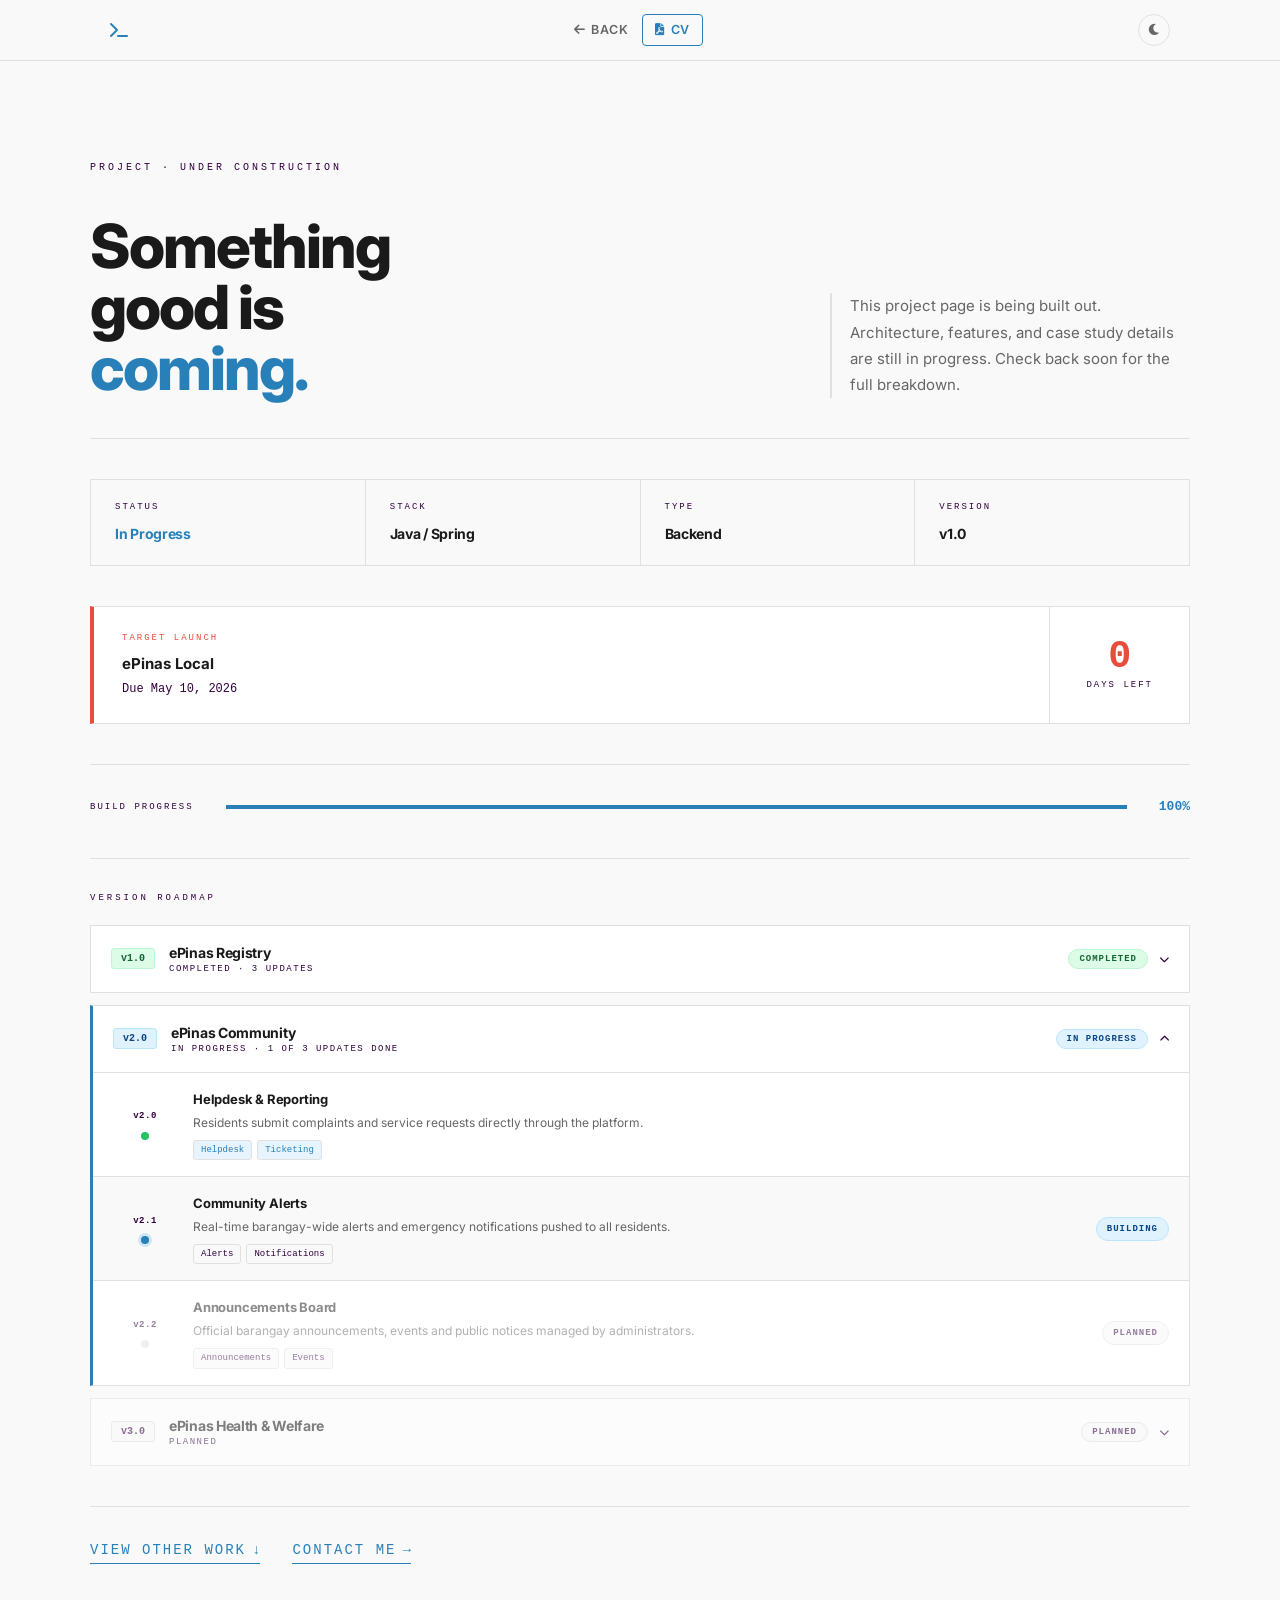
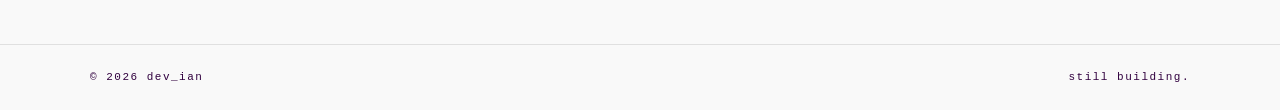
==== epinas.html @ ec234312 "Refactor CSS and add version timeline feature Removed commented sections from CSS and added version " ====
<!DOCTYPE html>
<html lang="en">
<head>
<meta charset="UTF-8">
<meta name="viewport" content="width=device-width,initial-scale=1.0">
<title>Coming Soon — dev_ian</title>
<link rel="stylesheet" href="style.css">
<link rel="stylesheet" href="https://cdnjs.cloudflare.com/ajax/libs/font-awesome/6.0.0/css/all.min.css">
<link href="https://fonts.googleapis.com/css2?family=Inter:wght@300;400;500;700;800&display=swap" rel="stylesheet">

<style>
.cs-page {
    min-height: 100vh;
    display: flex;
    flex-direction: column;
}

.cs-main {
    flex: 1;
    padding-top: 60px;
    display: flex;
    align-items: center;
}

.cs-wrap {
    padding: 80px 0 80px;
    width: 100%;
}

.cs-eyebrow {
    font-family: var(--font-mono);
    font-size: 10px;
    letter-spacing: 3px;
    text-transform: uppercase;
    color: var(--text-faint);
    margin-bottom: 40px;
    margin-top: 20px;
}

.cs-header {
    display: flex;
    justify-content: space-between;
    align-items: flex-start;
    gap: 40px;
    padding-bottom: 40px;
    border-bottom: 1px solid var(--border-light);
    flex-wrap: wrap;
}

.cs-title {
    font-size: clamp(2.4rem, 6vw, 3.8rem);
    font-weight: 800;
    line-height: 1;
    letter-spacing: -2px;
    color: var(--text-main);
}

.cs-title em {
    font-style: normal;
    color: var(--accent);
}

.cs-sub {
    font-size: 15px;
    line-height: 1.75;
    color: var(--text-muted);
    max-width: 360px;
    border-left: 2px solid var(--border-light);
    padding-left: 18px;
    flex-shrink: 0;
    align-self: flex-end;
}

.cs-meta {
    display: grid;
    grid-template-columns: repeat(4, 1fr);
    border-top: 1px solid var(--border-light);
    border-left: 1px solid var(--border-light);
    margin-top: 40px;
}

.cs-meta-cell {
    padding: 20px 24px;
    border-right: 1px solid var(--border-light);
    border-bottom: 1px solid var(--border-light);
}

.cs-meta-label {
    font-family: var(--font-mono);
    font-size: 9px;
    letter-spacing: 2px;
    text-transform: uppercase;
    color: var(--text-faint);
    margin-bottom: 8px;
}

.cs-meta-value {
    font-size: 14px;
    font-weight: 700;
    color: var(--text-main);
    letter-spacing: -0.3px;
}

.cs-meta-value.accent { color: var(--accent); }

.cs-deadline {
    display: flex;
    align-items: stretch;
    border: 1px solid var(--border-light);
    border-left: 4px solid var(--accent);
    margin-top: 40px;
    background: var(--bg-card);
}

.cs-deadline-main {
    flex: 1;
    padding: 24px 28px;
    border-right: 1px solid var(--border-light);
}

.cs-deadline-label {
    font-family: var(--font-mono);
    font-size: 9px;
    letter-spacing: 2px;
    text-transform: uppercase;
    color: var(--accent);
    margin-bottom: 6px;
}

.cs-deadline-name {
    font-size: 15px;
    font-weight: 700;
    color: var(--text-main);
    margin-bottom: 4px;
}

.cs-deadline-date {
    font-family: var(--font-mono);
    font-size: 12px;
    color: var(--text-faint);
}

.cs-deadline-count {
    display: flex;
    flex-direction: column;
    align-items: center;
    justify-content: center;
    padding: 24px 36px;
    gap: 2px;
}

.cs-days-num {
    font-family: var(--font-mono);
    font-size: 2.4rem;
    font-weight: 800;
    color: var(--accent);
    line-height: 1;
}

.cs-days-label {
    font-family: var(--font-mono);
    font-size: 9px;
    letter-spacing: 2px;
    text-transform: uppercase;
    color: var(--text-faint);
}

.cs-deadline.urgent { border-left-color: #e67e22; }
.cs-deadline.urgent .cs-deadline-label,
.cs-deadline.urgent .cs-days-num { color: #e67e22; }
.cs-deadline.overdue { border-left-color: #e74c3c; }
.cs-deadline.overdue .cs-deadline-label,
.cs-deadline.overdue .cs-days-num { color: #e74c3c; }

.cs-progress {
    margin-top: 40px;
    padding-top: 32px;
    border-top: 1px solid var(--border-light);
    display: flex;
    align-items: center;
    gap: 32px;
}

.cs-progress-label {
    font-family: var(--font-mono);
    font-size: 9px;
    letter-spacing: 2px;
    text-transform: uppercase;
    color: var(--text-faint);
    white-space: nowrap;
}

.cs-bar-wrap {
    flex: 1;
    height: 4px;
    background: var(--border-light);
    overflow: hidden;
}

.cs-bar-fill {
    height: 100%;
    background: var(--accent);
    transition: width 1s ease;
}

.cs-progress-pct {
    font-family: var(--font-mono);
    font-size: 13px;
    font-weight: 700;
    color: var(--accent);
    white-space: nowrap;
}

.cs-cta {
    display: flex;
    gap: 32px;
    margin-top: 40px;
    padding-top: 32px;
    border-top: 1px solid var(--border-light);
    flex-wrap: wrap;
}

/* =========================================
   VERSION TIMELINE
   ========================================= */
.cs-versions {
    margin-top: 40px;
    padding-top: 32px;
    border-top: 1px solid var(--border-light);
}

.cs-versions-eyebrow {
    font-family: var(--font-mono);
    font-size: 9px;
    letter-spacing: 3px;
    text-transform: uppercase;
    color: var(--text-faint);
    margin-bottom: 20px;
}

.cv-major {
    border: 1px solid var(--border-light);
    margin-bottom: 12px;
    background: var(--bg-card);
    overflow: hidden;
}

.cv-major-current { border-left: 3px solid var(--accent); }
.cv-major-planned { opacity: 0.55; }

.cv-major-header {
    width: 100%;
    display: flex;
    justify-content: space-between;
    align-items: center;
    padding: 18px 20px;
    background: none;
    border: none;
    cursor: pointer;
    font-family: var(--font-family);
    color: var(--text-main);
    gap: 16px;
    transition: background-color 0.2s;
}

.cv-major-header:hover { background-color: var(--bg-body); }

.cv-major-left {
    display: flex;
    align-items: center;
    gap: 14px;
    text-align: left;
}

.cv-major-right {
    display: flex;
    align-items: center;
    gap: 12px;
    flex-shrink: 0;
}

.cv-major-name {
    font-size: 14px;
    font-weight: 700;
    color: var(--text-main);
    letter-spacing: -0.3px;
}

.cv-major-label {
    font-family: var(--font-mono);
    font-size: 9px;
    letter-spacing: 1.5px;
    text-transform: uppercase;
    color: var(--text-faint);
    margin-top: 3px;
}

.cv-major-badge {
    font-family: var(--font-mono);
    font-size: 10px;
    font-weight: 700;
    padding: 4px 9px;
    border-radius: 3px;
    border: 1px solid var(--border-light);
    white-space: nowrap;
    flex-shrink: 0;
}

.cv-badge-done { background:#dcfce7; color:#166534; border-color:#bbf7d0; }
.cv-badge-current { background:#e0f2fe; color:#094683; border-color:#bae6fd; }
.cv-badge-planned { background:var(--bg-body); color:var(--text-faint); }

[data-theme="dark"] .cv-badge-done { background:#052e16; color:#86efac; border-color:#166534; }
[data-theme="dark"] .cv-badge-current { background:#0c2340; color:#7dd3fc; border-color:#185fa5; }

.cv-status-done {
    font-family: var(--font-mono);
    font-size: 9px;
    font-weight: 700;
    letter-spacing: 1px;
    text-transform: uppercase;
    padding: 4px 10px;
    border-radius: 20px;
    background: #dcfce7;
    color: #166534;
    border: 1px solid #bbf7d0;
    white-space: nowrap;
}

.cv-status-current {
    font-family: var(--font-mono);
    font-size: 9px;
    font-weight: 700;
    letter-spacing: 1px;
    text-transform: uppercase;
    padding: 4px 10px;
    border-radius: 20px;
    background: #e0f2fe;
    color: #094683;
    border: 1px solid #bae6fd;
    white-space: nowrap;
}

.cv-pill-planned {
    font-family: var(--font-mono);
    font-size: 9px;
    font-weight: 700;
    letter-spacing: 1px;
    text-transform: uppercase;
    padding: 4px 10px;
    border-radius: 20px;
    background: var(--bg-body);
    color: var(--text-faint);
    border: 1px solid var(--border-light);
    white-space: nowrap;
}

[data-theme="dark"] .cv-status-done { background:#052e16; color:#86efac; border-color:#166534; }
[data-theme="dark"] .cv-status-current { background:#0c2340; color:#7dd3fc; border-color:#185fa5; }

.cv-chevron {
    font-size: 10px;
    color: var(--text-faint);
    transition: transform 0.3s ease;
    flex-shrink: 0;
}

.cv-major.cv-open .cv-chevron { transform: rotate(180deg); }

.cv-minor-list {
    border-top: 1px solid var(--border-light);
    max-height: 800px;
    overflow: hidden;
    transition: max-height 0.4s ease;
}

.cv-minor-list.cv-collapsed {
    max-height: 0;
    border-top: none;
}

.cv-minor {
    display: grid;
    grid-template-columns: 64px 1fr auto;
    gap: 16px;
    align-items: center;
    padding: 16px 20px;
    border-bottom: 1px solid var(--border-light);
    text-decoration: none;
    color: inherit;
    position: relative;
    transition: background-color 0.2s;
}

.cv-minor:last-child { border-bottom: none; }

.cv-minor-done { cursor: pointer; }
.cv-minor-done:hover { background-color: var(--bg-body); }
.cv-minor-done:hover .cv-minor-name { color: var(--accent); }
.cv-minor-done:hover .cv-arrow { opacity: 1; transform: translate(2px,-2px); }

.cv-minor-active { cursor: default; background-color: var(--bg-body); }
.cv-minor-planned { cursor: default; opacity: 0.5; }

.cv-minor-left {
    display: flex;
    flex-direction: column;
    align-items: center;
    gap: 8px;
}

.cv-minor-tag {
    font-family: var(--font-mono);
    font-size: 9px;
    font-weight: 700;
    letter-spacing: 0.5px;
    color: var(--text-faint);
    white-space: nowrap;
}

.cv-minor-dot {
    width: 8px;
    height: 8px;
    border-radius: 50%;
    flex-shrink: 0;
}

.cv-dot-done { background: #22c55e; }
.cv-dot-active {
    background: var(--accent);
    box-shadow: 0 0 0 3px rgba(52,152,219,0.2);
    animation: pulse 2s infinite;
}
.cv-dot-planned { background: var(--border-light); }

.cv-minor-info { display: flex; flex-direction: column; gap: 4px; }

.cv-minor-name {
    font-size: 13px;
    font-weight: 700;
    color: var(--text-main);
    letter-spacing: -0.2px;
    transition: color 0.2s;
}

.cv-minor-desc {
    font-size: 12px;
    color: var(--text-muted);
    line-height: 1.5;
}

.cv-minor-chips {
    display: flex;
    flex-wrap: wrap;
    gap: 5px;
    margin-top: 4px;
}

.cv-chip {
    font-family: var(--font-mono);
    font-size: 9px;
    padding: 2px 7px;
    border-radius: 3px;
    background: var(--bg-body);
    color: var(--text-faint);
    border: 1px solid var(--border-light);
}

.cv-minor-done .cv-chip {
    background: var(--tag-bg);
    color: var(--accent);
}

.cv-arrow {
    font-size: 14px;
    color: var(--accent);
    opacity: 0;
    flex-shrink: 0;
    transition: all 0.2s ease;
}

/* =========================================
   MOBILE
   ========================================= */
@media (max-width: 768px) {
    .cs-wrap { padding: 48px 0 60px; }
    .container { padding: 0 20px; }

    .cs-header { flex-direction: column; gap: 24px; }

    .cs-sub {
        max-width: 100%;
        align-self: flex-start;
        font-size: 14px;
    }

    .cs-meta { grid-template-columns: 1fr 1fr; }
    .cs-meta-cell { padding: 16px 18px; }

    .cs-deadline { flex-direction: column; }

    .cs-deadline-main {
        border-right: none;
        border-bottom: 1px solid var(--border-light);
        padding: 20px;
    }

    .cs-deadline-count {
        flex-direction: row;
        justify-content: flex-start;
        align-items: baseline;
        padding: 16px 20px;
        gap: 10px;
    }

    .cs-days-num { font-size: 1.8rem; }

    .cs-progress {
        flex-wrap: nowrap;
        gap: 12px;
        align-items: center;
    }

    .cs-progress-label { font-size: 8px; }
    .cs-progress-pct { font-size: 12px; flex-shrink: 0; }
    .cs-bar-wrap { flex: 1; min-width: 0; }

    .cs-cta { gap: 20px; flex-direction: column; }
    .cta-link { font-size: 11px; }

    .cv-minor {
        grid-template-columns: 48px 1fr;
        gap: 12px;
        padding: 14px 16px;
    }

    .cv-arrow { display: none; }
    .cv-pill-planned { display: none; }

    .cv-minor-done::after {
        content: '↗';
        position: absolute;
        top: 14px;
        right: 16px;
        font-size: 12px;
        color: var(--accent);
        opacity: 0.5;
    }

    .cv-major-right .cv-status-done,
    .cv-major-right .cv-status-current,
    .cv-major-right .cv-pill-planned { display: none; }
}

@media (max-width: 480px) {
    .cs-title { font-size: clamp(2rem, 12vw, 2.8rem); letter-spacing: -1px; }
    .cs-eyebrow { font-size: 9px; }
    .cs-meta-cell { padding: 14px 16px; }
}
</style>
</head>

<body>

<header>
    <div class="container header-content">
        <a href="index.html" class="logo">
            <i class="fas fa-terminal"></i>
        </a>
        <nav id="mainNav">
            <ul>
                <li><a href="index.html"><i class="fas fa-arrow-left"></i> Back</a></li>
                <li>
                    <a href="Ian_Backend_Resume.pdf" target="_blank" class="nav-resume-btn">
                        <i class="fas fa-file-pdf"></i> CV
                    </a>
                </li>
            </ul>
        </nav>
        <button id="themeToggle" class="theme-toggle-btn">
            <i class="fas fa-moon" id="themeIcon"></i>
        </button>
    </div>
</header>

<div class="cs-page">
    <section class="cs-main">
        <div class="container cs-wrap">

            <div class="cs-eyebrow">Project · Under Construction</div>

            <div class="cs-header">
                <h1 class="cs-title">
                    Something<br>
                    good is<br>
                    <em>coming.</em>
                </h1>
                <p class="cs-sub">
                    This project page is being built out. Architecture,
                    features, and case study details are still in progress.
                    Check back soon for the full breakdown.
                </p>
            </div>

            <div class="cs-meta">
                <div class="cs-meta-cell">
                    <div class="cs-meta-label">Status</div>
                    <div class="cs-meta-value accent">In Progress</div>
                </div>
                <div class="cs-meta-cell">
                    <div class="cs-meta-label">Stack</div>
                    <div class="cs-meta-value">Java / Spring</div>
                </div>
                <div class="cs-meta-cell">
                    <div class="cs-meta-label">Type</div>
                    <div class="cs-meta-value">Backend</div>
                </div>
                <div class="cs-meta-cell">
                    <div class="cs-meta-label">Version</div>
                    <div class="cs-meta-value">v1.0</div>
                </div>
            </div>

            <div class="cs-deadline" id="csDeadline">
                <div class="cs-deadline-main">
                    <div class="cs-deadline-label">Target Launch</div>
                    <div class="cs-deadline-name" id="csName">Project Launch</div>
                    <div class="cs-deadline-date" id="csDate">Loading...</div>
                </div>
                <div class="cs-deadline-count">
                    <div class="cs-days-num" id="csDays">--</div>
                    <div class="cs-days-label">Days Left</div>
                </div>
            </div>

            <div class="cs-progress">
                <span class="cs-progress-label">Build Progress</span>
                <div class="cs-bar-wrap">
                    <div class="cs-bar-fill" id="csBarFill" style="width: 0%"></div>
                </div>
                <span class="cs-progress-pct" id="csPct">0%</span>
            </div>

            <!-- VERSION TIMELINE -->
            <div class="cs-versions">
                <div class="cs-versions-eyebrow">Version Roadmap</div>

                <!-- V1 — DONE -->
                <div class="cv-major cv-major-done">
                    <button class="cv-major-header" onclick="toggleMajor(this)">
                        <div class="cv-major-left">
                            <span class="cv-major-badge cv-badge-done">v1.0</span>
                            <div>
                                <div class="cv-major-name">ePinas Registry</div>
                                <div class="cv-major-label">Completed · 3 updates</div>
                            </div>
                        </div>
                        <div class="cv-major-right">
                            <span class="cv-status-done">Completed</span>
                            <i class="fas fa-chevron-down cv-chevron"></i>
                        </div>
                    </button>
                    <div class="cv-minor-list cv-collapsed">
                        <a href="project-template.html" class="cv-minor cv-minor-done">
                            <div class="cv-minor-left">
                                <span class="cv-minor-tag">v1.0</span>
                                <div class="cv-minor-dot cv-dot-done"></div>
                            </div>
                            <div class="cv-minor-info">
                                <div class="cv-minor-name">Initial Release</div>
                                <div class="cv-minor-desc">Resident registration, identity verification, secure auth, document requests and online payments.</div>
                                <div class="cv-minor-chips">
                                    <span class="cv-chip">Registration</span>
                                    <span class="cv-chip">Auth</span>
                                    <span class="cv-chip">Documents</span>
                                    <span class="cv-chip">Payments</span>
                                </div>
                            </div>
                            <span class="cv-arrow">↗</span>
                        </a>
                        <a href="project-v1-1.html" class="cv-minor cv-minor-done">
                            <div class="cv-minor-left">
                                <span class="cv-minor-tag">v1.1</span>
                                <div class="cv-minor-dot cv-dot-done"></div>
                            </div>
                            <div class="cv-minor-info">
                                <div class="cv-minor-name">Dashboard &amp; Profile</div>
                                <div class="cv-minor-desc">Resident dashboard, profile management, notification inbox and security settings.</div>
                                <div class="cv-minor-chips">
                                    <span class="cv-chip">Dashboard</span>
                                    <span class="cv-chip">Notifications</span>
                                </div>
                            </div>
                            <span class="cv-arrow">↗</span>
                        </a>
                        <a href="project-v1-2.html" class="cv-minor cv-minor-done">
                            <div class="cv-minor-left">
                                <span class="cv-minor-tag">v1.2</span>
                                <div class="cv-minor-dot cv-dot-done"></div>
                            </div>
                            <div class="cv-minor-info">
                                <div class="cv-minor-name">Admin Tools &amp; Audit</div>
                                <div class="cv-minor-desc">Resident directory, admin approval workflow improvements and full audit logging.</div>
                                <div class="cv-minor-chips">
                                    <span class="cv-chip">Admin</span>
                                    <span class="cv-chip">Audit Log</span>
                                    <span class="cv-chip">Directory</span>
                                </div>
                            </div>
                            <span class="cv-arrow">↗</span>
                        </a>
                    </div>
                </div>

                <!-- V2 — CURRENT -->
                <div class="cv-major cv-major-current">
                    <button class="cv-major-header" onclick="toggleMajor(this)">
                        <div class="cv-major-left">
                            <span class="cv-major-badge cv-badge-current">v2.0</span>
                            <div>
                                <div class="cv-major-name">ePinas Community</div>
                                <div class="cv-major-label">In Progress · 1 of 3 updates done</div>
                            </div>
                        </div>
                        <div class="cv-major-right">
                            <span class="cv-status-current">In Progress</span>
                            <i class="fas fa-chevron-down cv-chevron"></i>
                        </div>
                    </button>
                    <div class="cv-minor-list">
                        <a href="project-v2-0.html" class="cv-minor cv-minor-done">
                            <div class="cv-minor-left">
                                <span class="cv-minor-tag">v2.0</span>
                                <div class="cv-minor-dot cv-dot-done"></div>
                            </div>
                            <div class="cv-minor-info">
                                <div class="cv-minor-name">Helpdesk &amp; Reporting</div>
                                <div class="cv-minor-desc">Residents submit complaints and service requests directly through the platform.</div>
                                <div class="cv-minor-chips">
                                    <span class="cv-chip">Helpdesk</span>
                                    <span class="cv-chip">Ticketing</span>
                                </div>
                            </div>
                            <span class="cv-arrow">↗</span>
                        </a>
                        <div class="cv-minor cv-minor-active">
                            <div class="cv-minor-left">
                                <span class="cv-minor-tag">v2.1</span>
                                <div class="cv-minor-dot cv-dot-active"></div>
                            </div>
                            <div class="cv-minor-info">
                                <div class="cv-minor-name">Community Alerts</div>
                                <div class="cv-minor-desc">Real-time barangay-wide alerts and emergency notifications pushed to all residents.</div>
                                <div class="cv-minor-chips">
                                    <span class="cv-chip">Alerts</span>
                                    <span class="cv-chip">Notifications</span>
                                </div>
                            </div>
                            <span class="cv-status-current" style="font-size:9px;">Building</span>
                        </div>
                        <div class="cv-minor cv-minor-planned">
                            <div class="cv-minor-left">
                                <span class="cv-minor-tag">v2.2</span>
                                <div class="cv-minor-dot cv-dot-planned"></div>
                            </div>
                            <div class="cv-minor-info">
                                <div class="cv-minor-name">Announcements Board</div>
                                <div class="cv-minor-desc">Official barangay announcements, events and public notices managed by administrators.</div>
                                <div class="cv-minor-chips">
                                    <span class="cv-chip">Announcements</span>
                                    <span class="cv-chip">Events</span>
                                </div>
                            </div>
                            <span class="cv-pill-planned">Planned</span>
                        </div>
                    </div>
                </div>

                <!-- V3 — PLANNED -->
                <div class="cv-major cv-major-planned">
                    <button class="cv-major-header" onclick="toggleMajor(this)">
                        <div class="cv-major-left">
                            <span class="cv-major-badge cv-badge-planned">v3.0</span>
                            <div>
                                <div class="cv-major-name">ePinas Health &amp; Welfare</div>
                                <div class="cv-major-label">Planned</div>
                            </div>
                        </div>
                        <div class="cv-major-right">
                            <span class="cv-pill-planned">Planned</span>
                            <i class="fas fa-chevron-down cv-chevron"></i>
                        </div>
                    </button>
                    <div class="cv-minor-list cv-collapsed">
                        <div class="cv-minor cv-minor-planned">
                            <div class="cv-minor-left">
                                <span class="cv-minor-tag">v3.0</span>
                                <div class="cv-minor-dot cv-dot-planned"></div>
                            </div>
                            <div class="cv-minor-info">
                                <div class="cv-minor-name">Health Records</div>
                                <div class="cv-minor-desc">Barangay health records management and health worker tools.</div>
                                <div class="cv-minor-chips">
                                    <span class="cv-chip">Health</span>
                                    <span class="cv-chip">Records</span>
                                </div>
                            </div>
                            <span class="cv-pill-planned">Planned</span>
                        </div>
                        <div class="cv-minor cv-minor-planned">
                            <div class="cv-minor-left">
                                <span class="cv-minor-tag">v3.1</span>
                                <div class="cv-minor-dot cv-dot-planned"></div>
                            </div>
                            <div class="cv-minor-info">
                                <div class="cv-minor-name">Social Welfare</div>
                                <div class="cv-minor-desc">Social welfare beneficiary tracking and aid distribution management.</div>
                                <div class="cv-minor-chips">
                                    <span class="cv-chip">Welfare</span>
                                    <span class="cv-chip">Aid</span>
                                </div>
                            </div>
                            <span class="cv-pill-planned">Planned</span>
                        </div>
                    </div>
                </div>

            </div>
            <!-- END VERSION TIMELINE -->

            <div class="cs-cta">
                <a href="index.html#work" class="cta-link">View other work <span>↓</span></a>
                <a href="mailto:your.email@example.com" class="cta-link">Contact me <span>→</span></a>
            </div>

        </div>
    </section>

    <footer class="site-footer">
        <div class="container footer-inner">
            <span class="footer-mono">© 2026 dev_ian</span>
            <span class="footer-mono">still building.</span>
        </div>
    </footer>
</div>

<script>
    /* ---- config: set these per project ---- */
    const START_DATE   = '2026-04-01';
    const TARGET_DATE  = '2026-05-10';
    const PROJECT_NAME = 'ePinas Local';

    /* ---- deadline timer ---- */
    function updateTimer() {
        const start  = new Date(START_DATE);
        const target = new Date(TARGET_DATE);
        const today  = new Date();
        [start, target, today].forEach(d => d.setHours(0,0,0,0));

        const totalDays = Math.ceil((target - start)  / 864e5);
        const daysLeft  = Math.ceil((target - today)  / 864e5);
        const elapsed   = totalDays - daysLeft;
        const pct       = Math.min(100, Math.max(0, Math.round((elapsed / totalDays) * 100)));

        const el = document.getElementById('csDeadline');
        document.getElementById('csName').textContent = PROJECT_NAME;
        document.getElementById('csDays').textContent = daysLeft > 0 ? daysLeft : 0;
        document.getElementById('csDate').textContent =
            'Due ' + target.toLocaleDateString('en-US', { year:'numeric', month:'long', day:'numeric' });
        document.getElementById('csBarFill').style.width = pct + '%';
        document.getElementById('csPct').textContent = pct + '%';

        el.classList.remove('urgent','overdue');
        if (daysLeft <= 0) el.classList.add('overdue');
        else if (daysLeft <= 14) el.classList.add('urgent');
    }

    updateTimer();

    /* ---- version timeline toggle ---- */
    function toggleMajor(btn) {
        const major = btn.closest('.cv-major');
        const list  = major.querySelector('.cv-minor-list');
        const isOpen = major.classList.contains('cv-open');
        if (isOpen) {
            major.classList.remove('cv-open');
            list.classList.add('cv-collapsed');
        } else {
            major.classList.add('cv-open');
            list.classList.remove('cv-collapsed');
        }
    }

    /* open current version by default */
    document.querySelectorAll('.cv-major-current').forEach(el => {
        el.classList.add('cv-open');
        el.querySelector('.cv-minor-list')?.classList.remove('cv-collapsed');
    });

    /* ---- dark mode ---- */
    const toggle = document.getElementById('themeToggle');
    const icon   = document.getElementById('themeIcon');

    function applyTheme(dark) {
        document.body.setAttribute('data-theme', dark ? 'dark' : 'light');
        icon.className = dark ? 'fas fa-sun' : 'fas fa-moon';
    }

    applyTheme(localStorage.getItem('theme') === 'dark');

    toggle.addEventListener('click', () => {
        const isDark = document.body.getAttribute('data-theme') === 'dark';
        localStorage.setItem('theme', isDark ? 'light' : 'dark');
        applyTheme(!isDark);
    });
</script>

</body>
</html>
---- style.css ----
/* =========================================
   1. THEME VARIABLES
   ========================================= */
:root {
    --bg-body: #f9f9f9;
    --bg-card: #ffffff;
    --bg-header: rgba(249, 249, 249, 0.95);
    --text-main: #1a1a1a;
    --text-muted: #666666;
    --text-faint: #31003f;
    --accent: #2980b9;
    --accent-hover: #3498db;
    --border-light: #e0e0e0;
    --tag-bg: #e8f4fd;
    --font-family: 'Inter', sans-serif;
    --font-mono: 'Courier New', Courier, monospace;
}

[data-theme="dark"] {
    --bg-body: #0f1117;
    --bg-card: #1a1d27;
    --bg-header: rgba(15, 17, 23, 0.95);
    --text-main: #e2e8f0;
    --text-muted: #b7c8e0;
    --text-faint: #a0bae5;
    --accent: #3498db;
    --accent-hover: #5dade2;
    --border-light: #2d3348;
    --tag-bg: #1a3450;
}

/* =========================================
   2. RESETS
   ========================================= */
* { margin: 0; padding: 0; box-sizing: border-box; }

body {
    font-family: var(--font-family);
    line-height: 1.6;
    color: var(--text-main);
    background-color: var(--bg-body);
    transition: background-color 0.3s ease, color 0.3s ease;
}

.container {
    width: 90%;
    max-width: 1100px;
    margin: auto;
}

a { text-decoration: none; color: inherit; transition: 0.2s; }
ul { list-style: none; }

/* =========================================
   3. HEADER
   ========================================= */
header {
    background-color: var(--bg-header);
    backdrop-filter: blur(10px);
    position: fixed;
    width: 100%;
    top: 0;
    z-index: 100;
    border-bottom: 1px solid var(--border-light);
    transition: background-color 0.3s ease, border-color 0.3s ease;
}

.header-content {
    display: flex;
    justify-content: space-between;
    align-items: center;
    height: 60px;
    padding: 0 20px;
}

.logo {
    font-size: 1rem;
    font-weight: 700;
    color: var(--text-main);
    display: flex;
    align-items: center;
}
.logo i { color: var(--accent); }

nav ul {
    display: flex;
    align-items: center;
    gap: 4px;
}

nav ul li a {
    font-size: 0.78rem;
    font-weight: 600;
    color: var(--text-muted);
    text-transform: uppercase;
    letter-spacing: 0.5px;
    padding: 6px 10px;
    white-space: nowrap;
    display: flex;
    align-items: center;
    gap: 6px;
    transition: color 0.2s;
}
nav ul li a:hover { color: var(--accent); }

.nav-resume-btn {
    border: 1.5px solid var(--accent);
    color: var(--accent) !important;
    padding: 5px 12px;
    border-radius: 4px;
    transition: all 0.2s ease;
    display: flex;
    align-items: center;
    gap: 6px;
}
.nav-resume-btn:hover {
    background-color: var(--accent);
    color: #fff !important;
}

.theme-toggle-btn {
    background: none;
    border: 1.5px solid var(--border-light);
    color: var(--text-muted);
    width: 32px;
    height: 32px;
    border-radius: 50%;
    cursor: pointer;
    display: flex;
    align-items: center;
    justify-content: center;
    font-size: 0.8rem;
    transition: all 0.2s ease;
    flex-shrink: 0;
}
.theme-toggle-btn:hover {
    border-color: var(--accent);
    color: var(--accent);
}

/* =========================================
   4. HERO
   ========================================= */
.hero {
    min-height: 100vh;
    display: flex;
    align-items: center;
    padding-top: 5px;
}

.hero-container {
    padding: 80px 0 100px;
}

.hero-eyebrow {
    font-family: var(--font-mono);
    font-size: 12px;
    letter-spacing: 3px;
    text-transform: uppercase;
    color: var(--accent);
    margin-bottom: 28px;
    display: flex;
    align-items: center;
    gap: 10px;
}

.eyebrow-dot {
    display: inline-block;
    width: 7px;
    height: 7px;
    border-radius: 50%;
    background: var(--accent);
    animation: pulse 2s ease-in-out infinite;
}

@keyframes pulse {
    0%, 100% { opacity: 1; transform: scale(1); }
    50% { opacity: 0.4; transform: scale(0.8); }
}

.hero-h1 {
    font-size: clamp(52px, 9vw, 96px);
    font-weight: 800;
    line-height: 0.92;
    letter-spacing: -4px;
    color: var(--text-main);
    margin-bottom: 48px;
}

.hero-h1 em {
    font-style: normal;
    color: var(--accent);
}

.hero-bottom {
    display: flex;
    justify-content: space-between;
    align-items: flex-end;
    gap: 40px;
    margin-bottom: 48px;
    flex-wrap: wrap;
}

.hero-sub {
    font-size: 13px;
    color: var(--text-muted);
    max-width: 400px;
    line-height: 1.7;
    border-left: 2px solid var(--border-light);
    padding-left: 18px;
}

.hero-stats {
    display: flex;
    gap: 40px;
    flex-shrink: 0;
}

.hero-stat {
    text-align: right;
}

.stat-num {
    display: block;
    font-size: clamp(32px, 4vw, 48px);
    font-weight: 800;
    letter-spacing: -2px;
    color: var(--text-main);
    line-height: 1;
}

.stat-num.accent { color: var(--accent); }

.stat-label {
    display: block;
    font-family: var(--font-mono);
    font-size: 10px;
    font-weight: bolder;
    letter-spacing: 2px;
    text-transform: uppercase;
    color: var(--text-faint);
    margin-top: 4px;
}

.hero-cta-row {
    display: flex;
    gap: 32px;
    padding-top: 32px;
    border-top: 1px solid var(--border-light);
}

.cta-link {
    font-family: var(--font-mono);
    font-size: 14px;
    letter-spacing: 2px;
    text-transform: uppercase;
    color: var(--accent);
    border-bottom: 1px solid var(--accent);
    padding-bottom: 2px;
    transition: opacity 0.2s;
    display: flex;
    align-items: center;
    gap: 6px;
}
.cta-link:hover { opacity: 0.7; }
.cta-link span { font-size: 14px; letter-spacing: 0; }

/* =========================================
   5. SECTIONS SHARED
   ========================================= */
.section {
    padding: 100px 0;
    border-top: 1px solid var(--border-light);
}

.section-eyebrow {
    font-family: var(--font-mono);
    font-size: 12px;
    font-weight: bolder;
    letter-spacing: 3px;
    text-transform: uppercase;
    color: var(--text-faint);
    margin-bottom: 40px;
}

/* =========================================
   6. STACK GROUPS
   ========================================= */
.stack-groups {
    display: grid;
    grid-template-columns: 1fr 1fr;
    gap: 0;
    border-top: 1px solid var(--border-light);
    border-left: 1px solid var(--border-light);
}

.stack-group {
    border-right: 1px solid var(--border-light);
    border-bottom: 1px solid var(--border-light);
}

.stack-group-header {
    width: 100%;
    display: flex;
    align-items: center;
    gap: 12px;
    padding: 20px 28px;
    background: none;
    border: none;
    cursor: pointer;
    font-family: var(--font-family);
    color: var(--text-main);
    text-align: left;
    border-bottom: 1px solid var(--border-light);
    transition: background-color 0.2s;
}

.stack-group-header:hover { background-color: var(--bg-card); }

.stack-group-title {
    font-size: 13px;
    font-weight: 700;
    letter-spacing: -0.3px;
    color: var(--text-main);
    flex: 1;
}

.stack-group-count {
    font-family: var(--font-mono);
    font-size: 10px;
    letter-spacing: 1px;
    color: var(--text-faint);
    background: var(--bg-body);
    border: 1px solid var(--border-light);
    border-radius: 20px;
    padding: 2px 8px;
}

.stack-chevron {
    font-size: 10px;
    color: var(--text-faint);
    transition: transform 0.3s ease;
    flex-shrink: 0;
}

.stack-group.collapsed .stack-chevron {
    transform: rotate(-90deg);
}

.stack-group-body {
    overflow: hidden;
    max-height: 500px;
    transition: max-height 0.35s ease;
}

.stack-group.collapsed .stack-group-body {
    max-height: 0;
}

.stack-row {
    display: flex;
    justify-content: space-between;
    align-items: center;
    padding: 14px 28px;
    border-bottom: 1px solid var(--border-light);
}

.stack-row:last-child { border-bottom: none; }

.stack-name {
    font-size: 14px;
    font-weight: 600;
    color: var(--text-main);
    letter-spacing: -0.2px;
}

.stack-type {
    font-family: var(--font-mono);
    font-size: 10px;
    letter-spacing: 1.5px;
    text-transform: uppercase;
    color: var(--text-faint);
}

@media (max-width: 768px) {
    .stack-groups {
        grid-template-columns: 1fr;
        border-left: none;
    }

    .stack-group {
        border-right: none;
        border-left: none;
    }

    .stack-group-header {
        padding: 16px 0;
    }

    .stack-group-body .stack-row {
        padding: 12px 0;
    }
}


/* Group header color themes */
.stack-group[data-color="blue"] .stack-group-header {
    background-color: #e8f4fd;
    border-bottom-color: #bae6fd;
}
.stack-group[data-color="blue"] .stack-group-title { color: #0c447c; }
.stack-group[data-color="blue"] .stack-group-count {
    background: #bae6fd;
    border-color: #7dd3fc;
    color: #0c447c;
}
.stack-group[data-color="blue"] .stack-chevron { color: #0c447c; }

.stack-group[data-color="purple"] .stack-group-header {
    background-color: #eeedfe;
    border-bottom-color: #afa9ec;
}
.stack-group[data-color="purple"] .stack-group-title { color: #3c3489; }
.stack-group[data-color="purple"] .stack-group-count {
    background: #cecbf6;
    border-color: #afa9ec;
    color: #3c3489;
}
.stack-group[data-color="purple"] .stack-chevron { color: #3c3489; }

.stack-group[data-color="teal"] .stack-group-header {
    background-color: #e1f5ee;
    border-bottom-color: #9fe1cb;
}
.stack-group[data-color="teal"] .stack-group-title { color: #085041; }
.stack-group[data-color="teal"] .stack-group-count {
    background: #9fe1cb;
    border-color: #5dcaa5;
    color: #085041;
}
.stack-group[data-color="teal"] .stack-chevron { color: #085041; }

.stack-group[data-color="amber"] .stack-group-header {
    background-color: #faeeda;
    border-bottom-color: #fac775;
}
.stack-group[data-color="amber"] .stack-group-title { color: #633806; }
.stack-group[data-color="amber"] .stack-group-count {
    background: #fac775;
    border-color: #ef9f27;
    color: #633806;
}
.stack-group[data-color="amber"] .stack-chevron { color: #633806; }

/* Dark mode overrides */
[data-theme="dark"] .stack-group[data-color="blue"] .stack-group-header { background-color: #0c2340; border-bottom-color: #185fa5; }
[data-theme="dark"] .stack-group[data-color="blue"] .stack-group-title { color: #85b7eb; }
[data-theme="dark"] .stack-group[data-color="blue"] .stack-group-count { background: #185fa5; border-color: #378add; color: #b5d4f4; }
[data-theme="dark"] .stack-group[data-color="blue"] .stack-chevron { color: #85b7eb; }

[data-theme="dark"] .stack-group[data-color="purple"] .stack-group-header { background-color: #1e1b3a; border-bottom-color: #534ab7; }
[data-theme="dark"] .stack-group[data-color="purple"] .stack-group-title { color: #afa9ec; }
[data-theme="dark"] .stack-group[data-color="purple"] .stack-group-count { background: #534ab7; border-color: #7f77dd; color: #cecbf6; }
[data-theme="dark"] .stack-group[data-color="purple"] .stack-chevron { color: #afa9ec; }

[data-theme="dark"] .stack-group[data-color="teal"] .stack-group-header { background-color: #04342c; border-bottom-color: #0f6e56; }
[data-theme="dark"] .stack-group[data-color="teal"] .stack-group-title { color: #5dcaa5; }
[data-theme="dark"] .stack-group[data-color="teal"] .stack-group-count { background: #0f6e56; border-color: #1d9e75; color: #9fe1cb; }
[data-theme="dark"] .stack-group[data-color="teal"] .stack-chevron { color: #5dcaa5; }

[data-theme="dark"] .stack-group[data-color="amber"] .stack-group-header { background-color: #2a1f0a; border-bottom-color: #854f0b; }
[data-theme="dark"] .stack-group[data-color="amber"] .stack-group-title { color: #ef9f27; }
[data-theme="dark"] .stack-group[data-color="amber"] .stack-group-count { background: #854f0b; border-color: #ba7517; color: #fac775; }
[data-theme="dark"] .stack-group[data-color="amber"] .stack-chevron { color: #ef9f27; }

/* =========================================
   7. WORK LIST
   ========================================= */
.work-list {
    border-top: 1px solid var(--border-light);
}

.work-row {
    display: grid;
    grid-template-columns: 48px 1fr auto;
    gap: 24px;
    align-items: center;
    padding: 28px 0;
    border-bottom: 1px solid var(--border-light);
    transition: background-color 0.2s;
    cursor: pointer;
}

.work-row:hover .work-title { color: var(--accent); }
.work-row:hover .work-arrow { opacity: 1; transform: translate(2px, -2px); }

.work-num {
    font-family: var(--font-mono);
    font-size: 11px;
    color: var(--text-faint);
    font-weight: 700;
    padding-top: 3px;
}

.work-title {
    font-size: 18px;
    font-weight: 700;
    letter-spacing: -0.5px;
    color: var(--text-main);
    margin-bottom: 4px;
    transition: color 0.2s;
}

.work-desc {
    font-size: 13px;
    color: var(--text-muted);
    margin-bottom: 12px;
    line-height: 1.5;
}

.work-tags {
    display: flex;
    flex-wrap: wrap;
    gap: 6px;
}

.work-tag {
    font-family: var(--font-mono);
    font-size: 10px;
    letter-spacing: 0.5px;
    padding: 3px 8px;
    border-radius: 3px;
    background: var(--tag-bg);
    color: var(--accent);
    border: 1px solid var(--border-light);
}

.work-right {
    display: flex;
    flex-direction: column;
    align-items: flex-end;
    gap: 12px;
}

.work-badge {
    font-family: var(--font-mono);
    font-size: 10px;
    letter-spacing: 1px;
    text-transform: uppercase;
    padding: 4px 10px;
    border-radius: 20px;
    white-space: nowrap;
}

.badge-progress { background: #e0f2fe; color: #094683; }
.badge-proto { background: #f1f5f9; color: #64748b; }
.badge-done { background: #dcfce7; color: #166534; }

[data-theme="dark"] .badge-progress { background: #0c2340; color: #7dd3fc; }
[data-theme="dark"] .badge-proto { background: #1e293b; color: #94a3b8; }
[data-theme="dark"] .badge-done { background: #052e16; color: #86efac; }

.work-arrow {
    font-size: 18px;
    color: var(--accent);
    opacity: 0;
    transition: all 0.2s ease;
}

/* =========================================
   8. CONTACT
   ========================================= */
.section-contact {
    background-color: var(--bg-body);
}

.contact-inner {
    display: grid;
    grid-template-columns: 1fr 1fr;
    gap: 80px;
    align-items: start;
    padding: 0;
}

.contact-h2 {
    font-size: clamp(28px, 4vw, 44px);
    font-weight: 800;
    letter-spacing: -2px;
    color: var(--text-main);
    line-height: 1.05;
    margin-top: 16px;
}

.contact-right {
    display: flex;
    flex-direction: column;
    border-top: 1px solid var(--border-light);
    margin-top: 16px;
}

.contact-link {
    display: flex;
    justify-content: space-between;
    align-items: center;
    padding: 18px 0;
    border-bottom: 1px solid var(--border-light);
    font-size: 15px;
    font-weight: 600;
    color: var(--text-main);
    transition: color 0.2s;
}
.contact-link:hover { color: var(--accent); }
.contact-link:hover .contact-arrow { transform: translate(2px, -2px); }

.contact-arrow {
    font-size: 16px;
    color: var(--text-faint);
    transition: transform 0.2s, color 0.2s;
}
.contact-link:hover .contact-arrow { color: var(--accent); }

/* =========================================
   9. FOOTER
   ========================================= */
.site-footer {
    border-top: 1px solid var(--border-light);
    padding: 24px 0;
}

.footer-inner {
    display: flex;
    justify-content: space-between;
    align-items: center;
    padding: 0 0;
}

.footer-mono {
    font-family: var(--font-mono);
    font-size: 11px;
    letter-spacing: 1.5px;
    color: var(--text-faint);
}

/* =========================================
   10. MOBILE
   ========================================= */
@media (max-width: 768px) {
    nav { display: none; }
    .hero { margin-top: 60px; min-height: 85vh; }
    .hero-container { padding: 40px 0 60px; }
    .hero-btns { flex-direction: column; align-items: center; }
    .btn { min-width: 220px; }

    .stack-groups {
        grid-template-columns: 1fr;
        border-left: none;
    }
    .stack-group {
        border-right: none;
        border-left: none;
    }
    .stack-group-header {
        padding: 16px 20px;
    }
    .stack-group-body .stack-row {
        padding: 12px 20px;
    }

    .work-row { grid-template-columns: 36px 1fr; gap: 16px; }
    .work-right { display: none; }
    .contact-inner { grid-template-columns: 1fr; gap: 32px; }
    .contact-right { margin-top: 0; }
    .footer-inner { flex-direction: column; gap: 8px; text-align: center; }
}

@media (max-width: 480px) {
    .stack-grid { grid-template-columns: 1fr; }
    .hero-container { padding: 28px 0 50px; }
    .hero-cta-row { flex-direction: column; gap: 16px; }
}
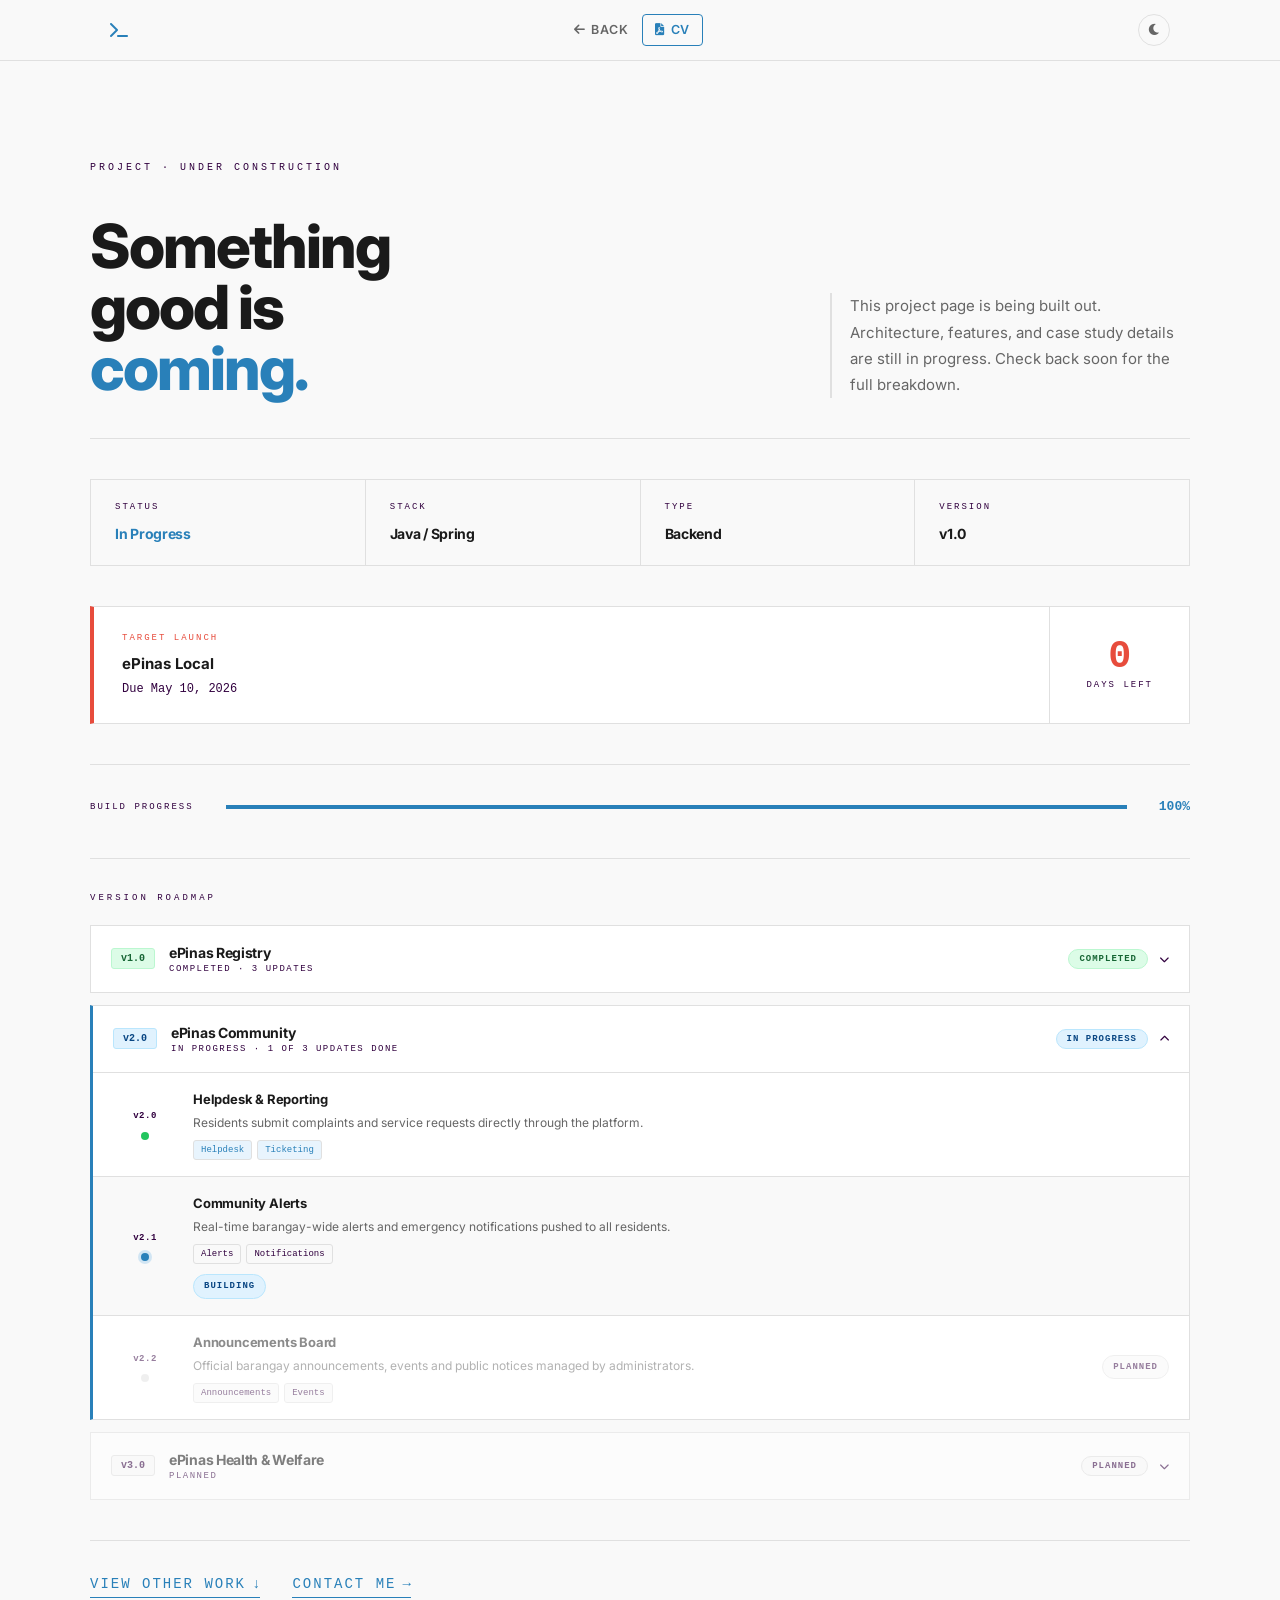
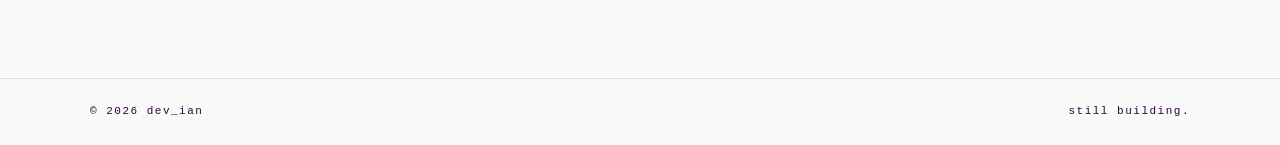
==== commit eb7ad4af: "Enhance cv-minor-active styles and status display" ====
--- a/epinas.html
+++ b/epinas.html
@@ -3,7 +3,7 @@
 <head>
 <meta charset="UTF-8">
 <meta name="viewport" content="width=device-width,initial-scale=1.0">
-<title>Coming Soon — dev_ian</title>
+<title>Portfolio — dev_ian</title>
 <link rel="stylesheet" href="style.css">
 <link rel="stylesheet" href="https://cdnjs.cloudflare.com/ajax/libs/font-awesome/6.0.0/css/all.min.css">
 <link href="https://fonts.googleapis.com/css2?family=Inter:wght@300;400;500;700;800&display=swap" rel="stylesheet">
@@ -532,6 +532,20 @@
         grid-template-columns: 48px 1fr;
         gap: 12px;
         padding: 14px 16px;
+    }
+    
+    .cv-minor-active {
+        grid-template-columns: 48px 1fr;
+    }
+    
+    .cv-minor-active .cv-status-current {
+        display: block;
+        grid-column: 2;
+        font-size: 8px;
+        padding: 3px 8px;
+        align-self: flex-start;
+        width: fit-content;
+        margin-top: 6px;
     }
 
     .cv-arrow { display: none; }
@@ -755,8 +769,8 @@
                                     <span class="cv-chip">Alerts</span>
                                     <span class="cv-chip">Notifications</span>
                                 </div>
-                            </div>
-                            <span class="cv-status-current" style="font-size:9px;">Building</span>
+                                <span class="cv-status-current" style="font-size:9px; margin-top:6px; width:fit-content;">Building</span>
+                            </div>
                         </div>
                         <div class="cv-minor cv-minor-planned">
                             <div class="cv-minor-left">
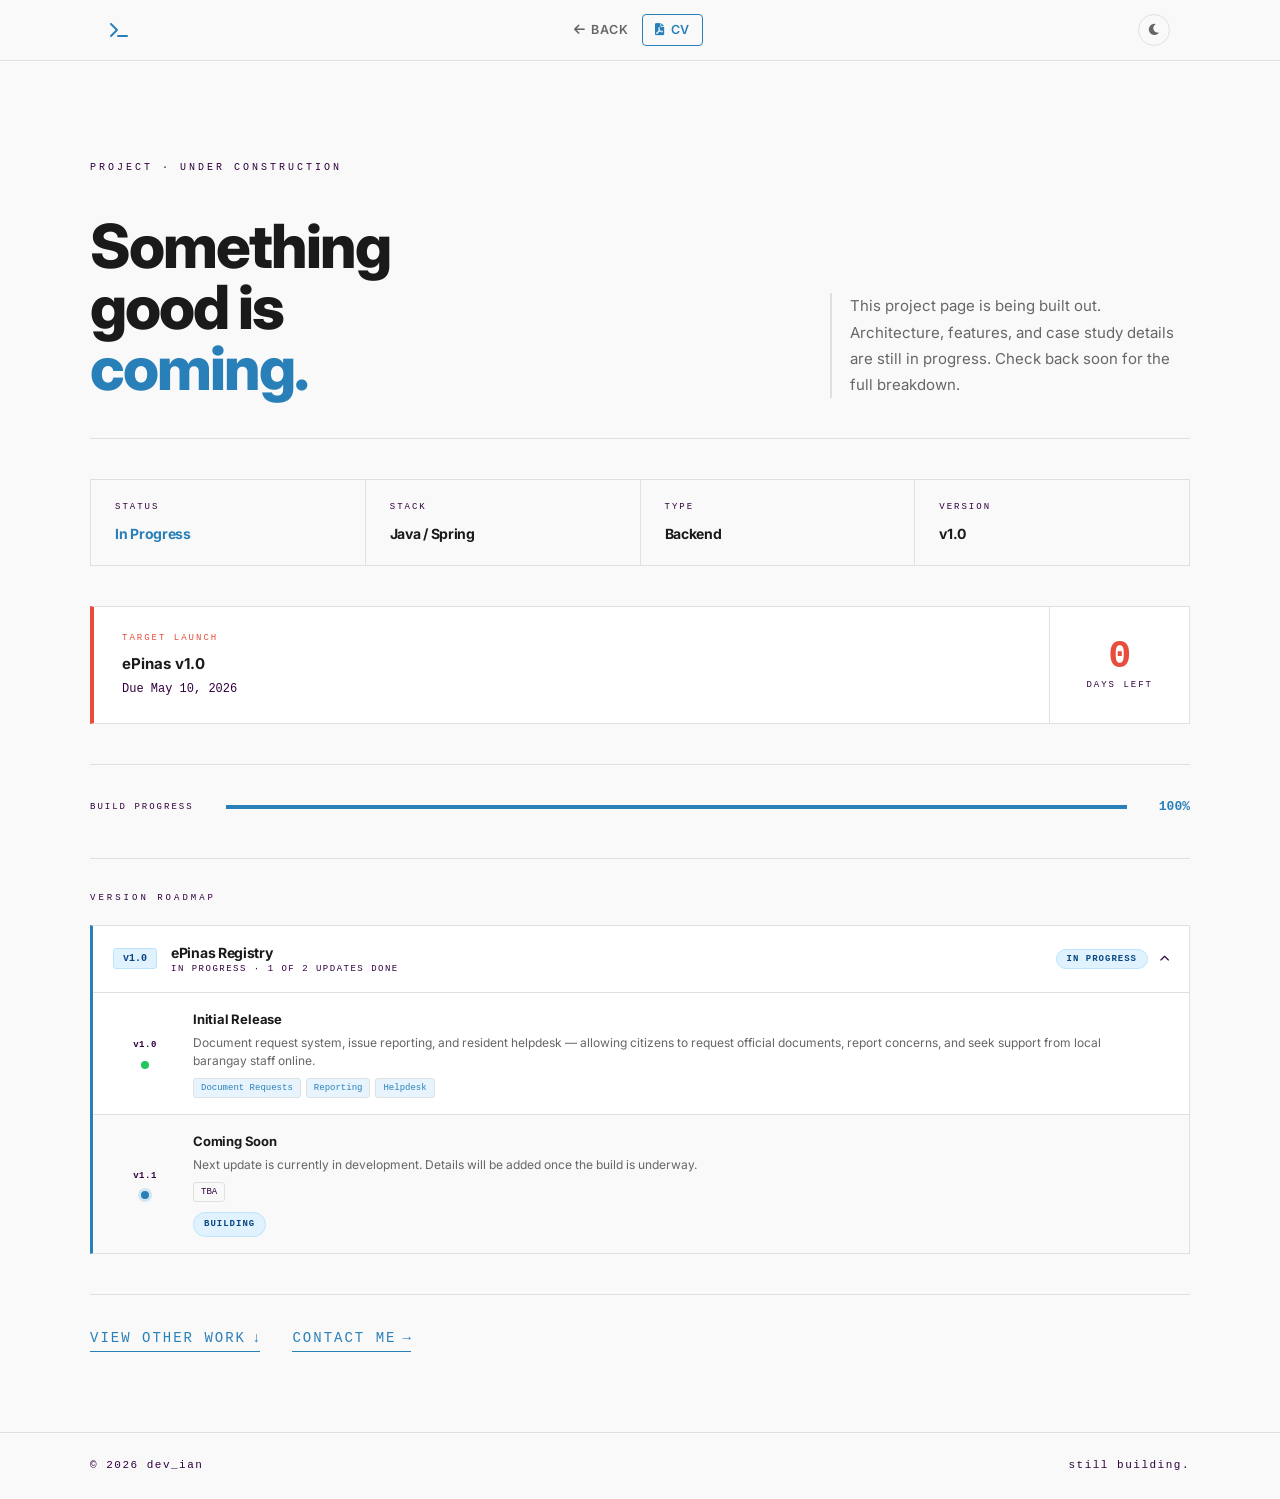
==== commit 798ed60b: "Update project version details in epinas.html" ====
--- a/epinas.html
+++ b/epinas.html
@@ -533,17 +533,15 @@
         gap: 12px;
         padding: 14px 16px;
     }
-    
+
     .cv-minor-active {
         grid-template-columns: 48px 1fr;
     }
-    
+
     .cv-minor-active .cv-status-current {
         display: block;
-        grid-column: 2;
         font-size: 8px;
         padding: 3px 8px;
-        align-self: flex-start;
         width: fit-content;
         margin-top: 6px;
     }
@@ -659,81 +657,14 @@
             <div class="cs-versions">
                 <div class="cs-versions-eyebrow">Version Roadmap</div>
 
-                <!-- V1 — DONE -->
-                <div class="cv-major cv-major-done">
-                    <button class="cv-major-header" onclick="toggleMajor(this)">
-                        <div class="cv-major-left">
-                            <span class="cv-major-badge cv-badge-done">v1.0</span>
-                            <div>
-                                <div class="cv-major-name">ePinas Registry</div>
-                                <div class="cv-major-label">Completed · 3 updates</div>
-                            </div>
-                        </div>
-                        <div class="cv-major-right">
-                            <span class="cv-status-done">Completed</span>
-                            <i class="fas fa-chevron-down cv-chevron"></i>
-                        </div>
-                    </button>
-                    <div class="cv-minor-list cv-collapsed">
-                        <a href="project-template.html" class="cv-minor cv-minor-done">
-                            <div class="cv-minor-left">
-                                <span class="cv-minor-tag">v1.0</span>
-                                <div class="cv-minor-dot cv-dot-done"></div>
-                            </div>
-                            <div class="cv-minor-info">
-                                <div class="cv-minor-name">Initial Release</div>
-                                <div class="cv-minor-desc">Resident registration, identity verification, secure auth, document requests and online payments.</div>
-                                <div class="cv-minor-chips">
-                                    <span class="cv-chip">Registration</span>
-                                    <span class="cv-chip">Auth</span>
-                                    <span class="cv-chip">Documents</span>
-                                    <span class="cv-chip">Payments</span>
-                                </div>
-                            </div>
-                            <span class="cv-arrow">↗</span>
-                        </a>
-                        <a href="project-v1-1.html" class="cv-minor cv-minor-done">
-                            <div class="cv-minor-left">
-                                <span class="cv-minor-tag">v1.1</span>
-                                <div class="cv-minor-dot cv-dot-done"></div>
-                            </div>
-                            <div class="cv-minor-info">
-                                <div class="cv-minor-name">Dashboard &amp; Profile</div>
-                                <div class="cv-minor-desc">Resident dashboard, profile management, notification inbox and security settings.</div>
-                                <div class="cv-minor-chips">
-                                    <span class="cv-chip">Dashboard</span>
-                                    <span class="cv-chip">Notifications</span>
-                                </div>
-                            </div>
-                            <span class="cv-arrow">↗</span>
-                        </a>
-                        <a href="project-v1-2.html" class="cv-minor cv-minor-done">
-                            <div class="cv-minor-left">
-                                <span class="cv-minor-tag">v1.2</span>
-                                <div class="cv-minor-dot cv-dot-done"></div>
-                            </div>
-                            <div class="cv-minor-info">
-                                <div class="cv-minor-name">Admin Tools &amp; Audit</div>
-                                <div class="cv-minor-desc">Resident directory, admin approval workflow improvements and full audit logging.</div>
-                                <div class="cv-minor-chips">
-                                    <span class="cv-chip">Admin</span>
-                                    <span class="cv-chip">Audit Log</span>
-                                    <span class="cv-chip">Directory</span>
-                                </div>
-                            </div>
-                            <span class="cv-arrow">↗</span>
-                        </a>
-                    </div>
-                </div>
-
-                <!-- V2 — CURRENT -->
+                <!-- V1 — CURRENT -->
                 <div class="cv-major cv-major-current">
                     <button class="cv-major-header" onclick="toggleMajor(this)">
                         <div class="cv-major-left">
-                            <span class="cv-major-badge cv-badge-current">v2.0</span>
+                            <span class="cv-major-badge cv-badge-current">v1.0</span>
                             <div>
-                                <div class="cv-major-name">ePinas Community</div>
-                                <div class="cv-major-label">In Progress · 1 of 3 updates done</div>
+                                <div class="cv-major-name">ePinas Registry</div>
+                                <div class="cv-major-label">In Progress · 1 of 2 updates done</div>
                             </div>
                         </div>
                         <div class="cv-major-right">
@@ -742,100 +673,41 @@
                         </div>
                     </button>
                     <div class="cv-minor-list">
-                        <a href="project-v2-0.html" class="cv-minor cv-minor-done">
+
+                        <!-- v1.0 — DONE -->
+                        <a href="project-template.html" class="cv-minor cv-minor-done">
                             <div class="cv-minor-left">
-                                <span class="cv-minor-tag">v2.0</span>
+                                <span class="cv-minor-tag">v1.0</span>
                                 <div class="cv-minor-dot cv-dot-done"></div>
                             </div>
                             <div class="cv-minor-info">
-                                <div class="cv-minor-name">Helpdesk &amp; Reporting</div>
-                                <div class="cv-minor-desc">Residents submit complaints and service requests directly through the platform.</div>
+                                <div class="cv-minor-name">Initial Release</div>
+                                <div class="cv-minor-desc">Document request system, issue reporting, and resident helpdesk — allowing citizens to request official documents, report concerns, and seek support from local barangay staff online.</div>
                                 <div class="cv-minor-chips">
+                                    <span class="cv-chip">Document Requests</span>
+                                    <span class="cv-chip">Reporting</span>
                                     <span class="cv-chip">Helpdesk</span>
-                                    <span class="cv-chip">Ticketing</span>
                                 </div>
                             </div>
                             <span class="cv-arrow">↗</span>
                         </a>
+
+                        <!-- v1.1 — BUILDING -->
                         <div class="cv-minor cv-minor-active">
                             <div class="cv-minor-left">
-                                <span class="cv-minor-tag">v2.1</span>
+                                <span class="cv-minor-tag">v1.1</span>
                                 <div class="cv-minor-dot cv-dot-active"></div>
                             </div>
                             <div class="cv-minor-info">
-                                <div class="cv-minor-name">Community Alerts</div>
-                                <div class="cv-minor-desc">Real-time barangay-wide alerts and emergency notifications pushed to all residents.</div>
+                                <div class="cv-minor-name">Coming Soon</div>
+                                <div class="cv-minor-desc">Next update is currently in development. Details will be added once the build is underway.</div>
                                 <div class="cv-minor-chips">
-                                    <span class="cv-chip">Alerts</span>
-                                    <span class="cv-chip">Notifications</span>
+                                    <span class="cv-chip">TBA</span>
                                 </div>
                                 <span class="cv-status-current" style="font-size:9px; margin-top:6px; width:fit-content;">Building</span>
                             </div>
                         </div>
-                        <div class="cv-minor cv-minor-planned">
-                            <div class="cv-minor-left">
-                                <span class="cv-minor-tag">v2.2</span>
-                                <div class="cv-minor-dot cv-dot-planned"></div>
-                            </div>
-                            <div class="cv-minor-info">
-                                <div class="cv-minor-name">Announcements Board</div>
-                                <div class="cv-minor-desc">Official barangay announcements, events and public notices managed by administrators.</div>
-                                <div class="cv-minor-chips">
-                                    <span class="cv-chip">Announcements</span>
-                                    <span class="cv-chip">Events</span>
-                                </div>
-                            </div>
-                            <span class="cv-pill-planned">Planned</span>
-                        </div>
-                    </div>
-                </div>
-
-                <!-- V3 — PLANNED -->
-                <div class="cv-major cv-major-planned">
-                    <button class="cv-major-header" onclick="toggleMajor(this)">
-                        <div class="cv-major-left">
-                            <span class="cv-major-badge cv-badge-planned">v3.0</span>
-                            <div>
-                                <div class="cv-major-name">ePinas Health &amp; Welfare</div>
-                                <div class="cv-major-label">Planned</div>
-                            </div>
-                        </div>
-                        <div class="cv-major-right">
-                            <span class="cv-pill-planned">Planned</span>
-                            <i class="fas fa-chevron-down cv-chevron"></i>
-                        </div>
-                    </button>
-                    <div class="cv-minor-list cv-collapsed">
-                        <div class="cv-minor cv-minor-planned">
-                            <div class="cv-minor-left">
-                                <span class="cv-minor-tag">v3.0</span>
-                                <div class="cv-minor-dot cv-dot-planned"></div>
-                            </div>
-                            <div class="cv-minor-info">
-                                <div class="cv-minor-name">Health Records</div>
-                                <div class="cv-minor-desc">Barangay health records management and health worker tools.</div>
-                                <div class="cv-minor-chips">
-                                    <span class="cv-chip">Health</span>
-                                    <span class="cv-chip">Records</span>
-                                </div>
-                            </div>
-                            <span class="cv-pill-planned">Planned</span>
-                        </div>
-                        <div class="cv-minor cv-minor-planned">
-                            <div class="cv-minor-left">
-                                <span class="cv-minor-tag">v3.1</span>
-                                <div class="cv-minor-dot cv-dot-planned"></div>
-                            </div>
-                            <div class="cv-minor-info">
-                                <div class="cv-minor-name">Social Welfare</div>
-                                <div class="cv-minor-desc">Social welfare beneficiary tracking and aid distribution management.</div>
-                                <div class="cv-minor-chips">
-                                    <span class="cv-chip">Welfare</span>
-                                    <span class="cv-chip">Aid</span>
-                                </div>
-                            </div>
-                            <span class="cv-pill-planned">Planned</span>
-                        </div>
+
                     </div>
                 </div>
 
@@ -862,7 +734,7 @@
     /* ---- config: set these per project ---- */
     const START_DATE   = '2026-04-01';
     const TARGET_DATE  = '2026-05-10';
-    const PROJECT_NAME = 'ePinas Local';
+    const PROJECT_NAME = 'ePinas v1.0';
 
     /* ---- deadline timer ---- */
     function updateTimer() {
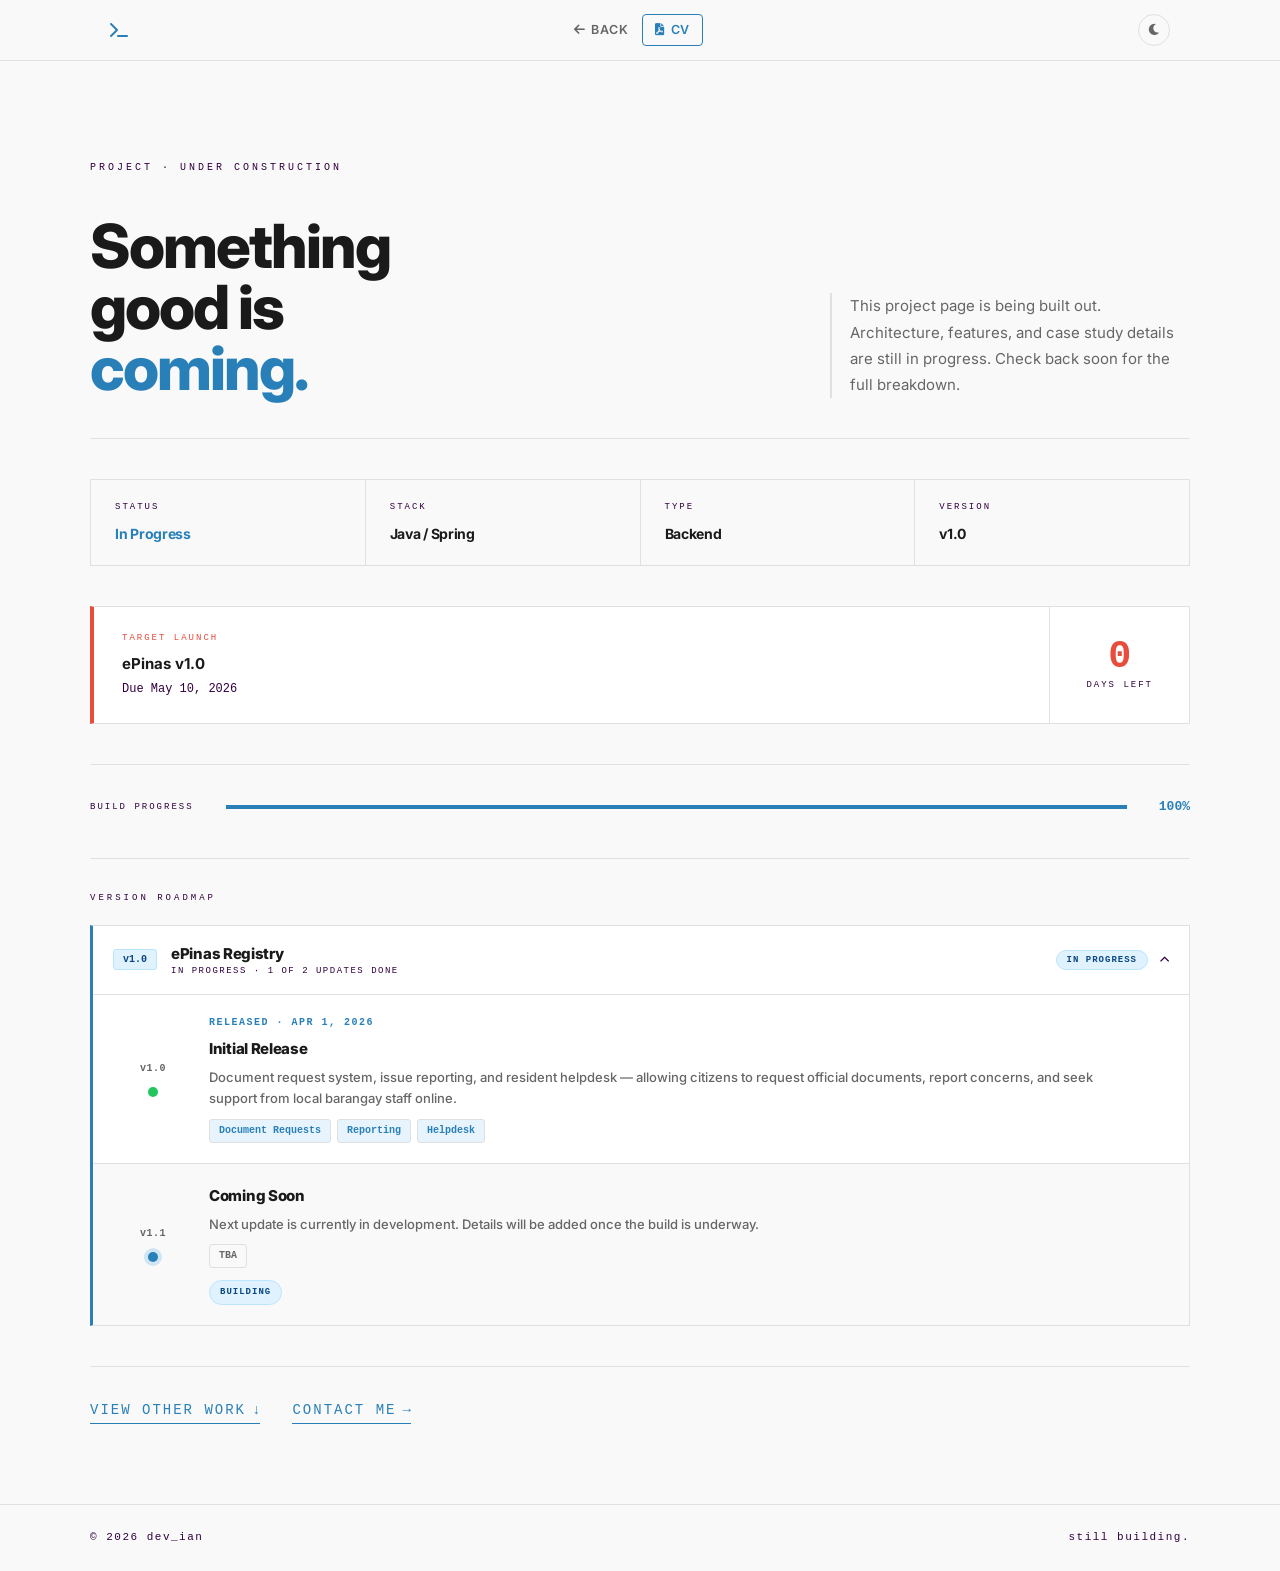
==== commit 1370a689: "Update styling for CV elements in epinas.html" ====
--- a/epinas.html
+++ b/epinas.html
@@ -280,8 +280,8 @@
 }
 
 .cv-major-name {
-    font-size: 14px;
-    font-weight: 700;
+    font-size: 15px;
+    font-weight: 800;
     color: var(--text-main);
     letter-spacing: -0.3px;
 }
@@ -381,10 +381,10 @@
 
 .cv-minor {
     display: grid;
-    grid-template-columns: 64px 1fr auto;
-    gap: 16px;
+    grid-template-columns: 72px 1fr auto;
+    gap: 20px;
     align-items: center;
-    padding: 16px 20px;
+    padding: 20px 24px;
     border-bottom: 1px solid var(--border-light);
     text-decoration: none;
     color: inherit;
@@ -406,21 +406,21 @@
     display: flex;
     flex-direction: column;
     align-items: center;
-    gap: 8px;
+    gap: 10px;
 }
 
 .cv-minor-tag {
     font-family: var(--font-mono);
-    font-size: 9px;
+    font-size: 10px;
     font-weight: 700;
     letter-spacing: 0.5px;
-    color: var(--text-faint);
+    color: var(--text-muted);
     white-space: nowrap;
 }
 
 .cv-minor-dot {
-    width: 8px;
-    height: 8px;
+    width: 10px;
+    height: 10px;
     border-radius: 50%;
     flex-shrink: 0;
 }
@@ -428,41 +428,56 @@
 .cv-dot-done { background: #22c55e; }
 .cv-dot-active {
     background: var(--accent);
-    box-shadow: 0 0 0 3px rgba(52,152,219,0.2);
+    box-shadow: 0 0 0 4px rgba(52,152,219,0.2);
     animation: pulse 2s infinite;
 }
 .cv-dot-planned { background: var(--border-light); }
 
-.cv-minor-info { display: flex; flex-direction: column; gap: 4px; }
+.cv-minor-info {
+    display: flex;
+    flex-direction: column;
+    gap: 6px;
+}
+
+.cv-minor-date {
+    font-family: var(--font-mono);
+    font-size: 10px;
+    letter-spacing: 1.5px;
+    text-transform: uppercase;
+    color: var(--accent);
+    font-weight: 600;
+}
 
 .cv-minor-name {
+    font-size: 15px;
+    font-weight: 800;
+    color: var(--text-main);
+    letter-spacing: -0.3px;
+    transition: color 0.2s;
+}
+
+.cv-minor-desc {
     font-size: 13px;
-    font-weight: 700;
-    color: var(--text-main);
-    letter-spacing: -0.2px;
-    transition: color 0.2s;
-}
-
-.cv-minor-desc {
-    font-size: 12px;
+    font-weight: 500;
     color: var(--text-muted);
-    line-height: 1.5;
+    line-height: 1.6;
 }
 
 .cv-minor-chips {
     display: flex;
     flex-wrap: wrap;
-    gap: 5px;
+    gap: 6px;
     margin-top: 4px;
 }
 
 .cv-chip {
     font-family: var(--font-mono);
-    font-size: 9px;
-    padding: 2px 7px;
+    font-size: 10px;
+    font-weight: 600;
+    padding: 3px 9px;
     border-radius: 3px;
     background: var(--bg-body);
-    color: var(--text-faint);
+    color: var(--text-muted);
     border: 1px solid var(--border-light);
 }
 
@@ -472,7 +487,7 @@
 }
 
 .cv-arrow {
-    font-size: 14px;
+    font-size: 16px;
     color: var(--accent);
     opacity: 0;
     flex-shrink: 0;
@@ -529,13 +544,13 @@
     .cta-link { font-size: 11px; }
 
     .cv-minor {
-        grid-template-columns: 48px 1fr;
-        gap: 12px;
-        padding: 14px 16px;
+        grid-template-columns: 52px 1fr;
+        gap: 14px;
+        padding: 16px;
     }
 
     .cv-minor-active {
-        grid-template-columns: 48px 1fr;
+        grid-template-columns: 52px 1fr;
     }
 
     .cv-minor-active .cv-status-current {
@@ -552,9 +567,9 @@
     .cv-minor-done::after {
         content: '↗';
         position: absolute;
-        top: 14px;
+        top: 16px;
         right: 16px;
-        font-size: 12px;
+        font-size: 13px;
         color: var(--accent);
         opacity: 0.5;
     }
@@ -681,6 +696,7 @@
                                 <div class="cv-minor-dot cv-dot-done"></div>
                             </div>
                             <div class="cv-minor-info">
+                                <div class="cv-minor-date">Released · Apr 1, 2026</div>
                                 <div class="cv-minor-name">Initial Release</div>
                                 <div class="cv-minor-desc">Document request system, issue reporting, and resident helpdesk — allowing citizens to request official documents, report concerns, and seek support from local barangay staff online.</div>
                                 <div class="cv-minor-chips">
@@ -731,12 +747,10 @@
 </div>
 
 <script>
-    /* ---- config: set these per project ---- */
     const START_DATE   = '2026-04-01';
     const TARGET_DATE  = '2026-05-10';
     const PROJECT_NAME = 'ePinas v1.0';
 
-    /* ---- deadline timer ---- */
     function updateTimer() {
         const start  = new Date(START_DATE);
         const target = new Date(TARGET_DATE);
@@ -763,7 +777,6 @@
 
     updateTimer();
 
-    /* ---- version timeline toggle ---- */
     function toggleMajor(btn) {
         const major = btn.closest('.cv-major');
         const list  = major.querySelector('.cv-minor-list');
@@ -777,13 +790,11 @@
         }
     }
 
-    /* open current version by default */
     document.querySelectorAll('.cv-major-current').forEach(el => {
         el.classList.add('cv-open');
         el.querySelector('.cv-minor-list')?.classList.remove('cv-collapsed');
     });
 
-    /* ---- dark mode ---- */
     const toggle = document.getElementById('themeToggle');
     const icon   = document.getElementById('themeIcon');
 
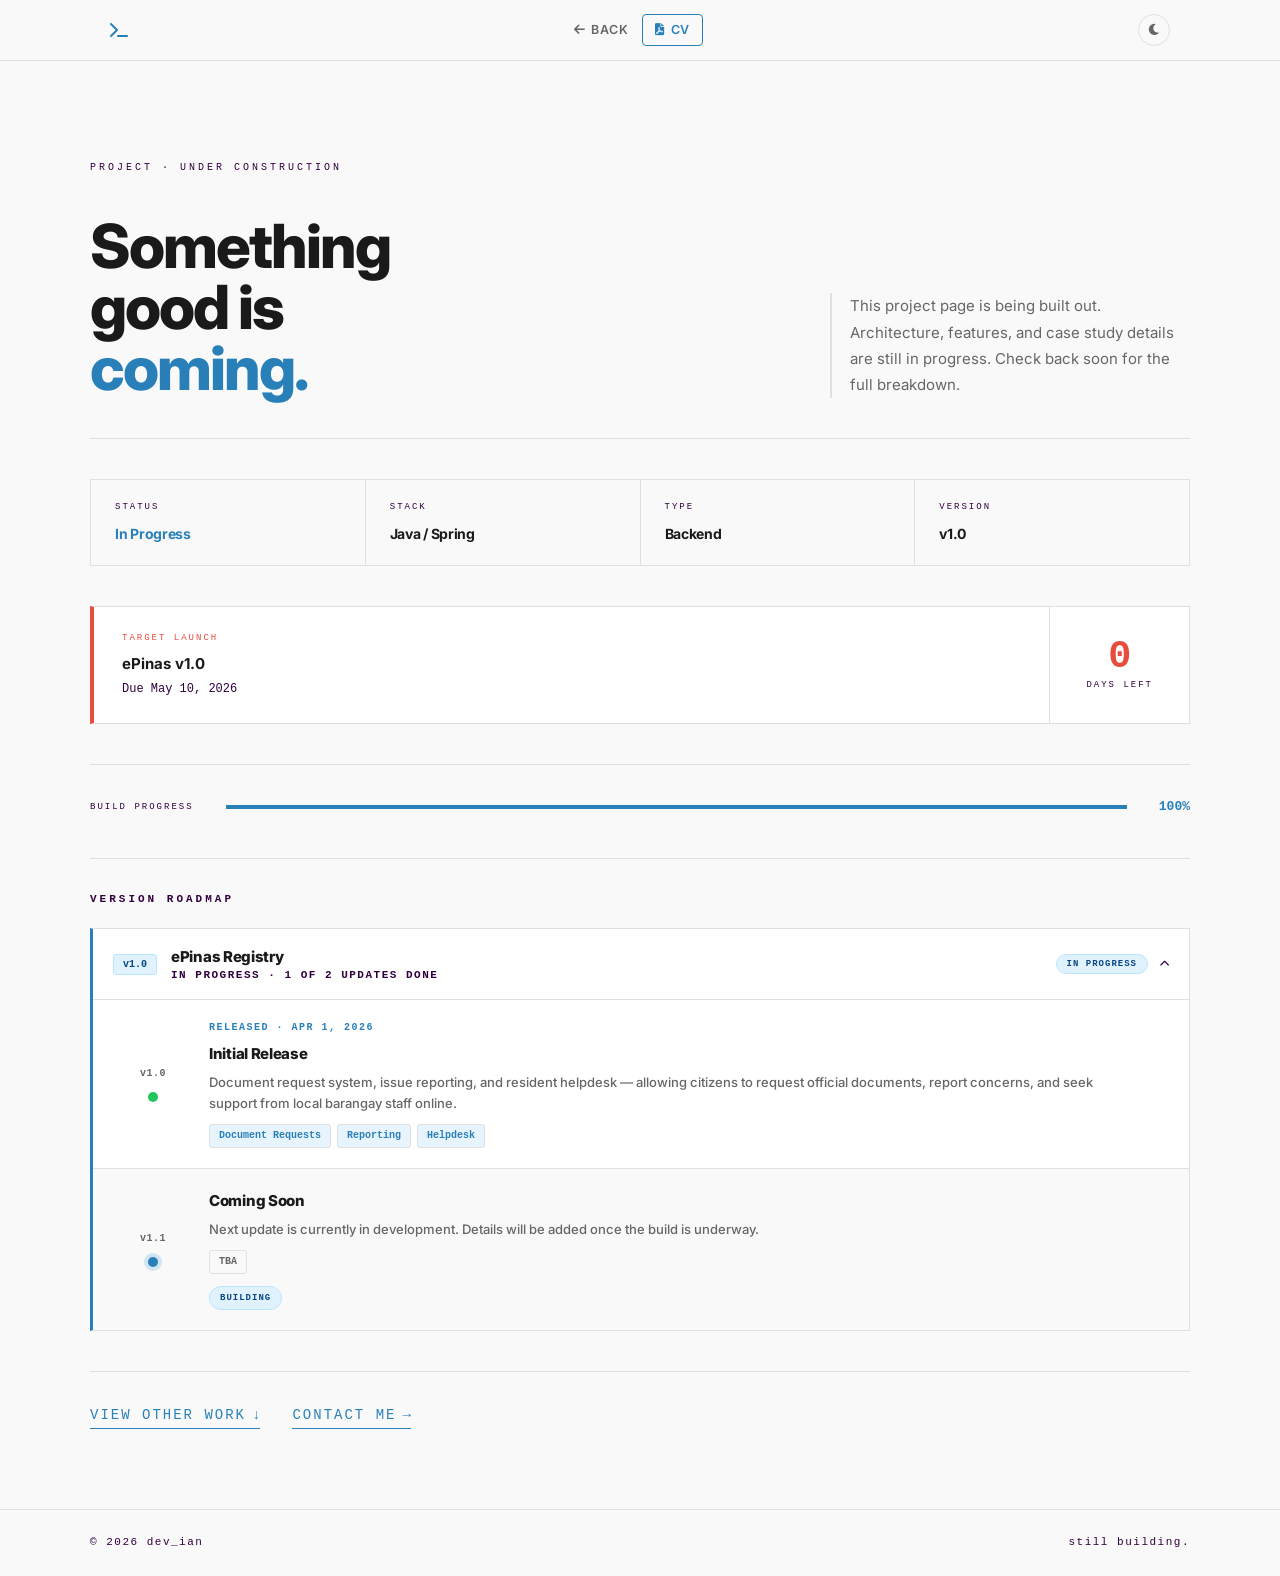
==== commit d57c32cf: "Update font size and weight in epinas.html Increased font size to 11px and set font weight to bold f" ====
--- a/epinas.html
+++ b/epinas.html
@@ -231,7 +231,8 @@
 
 .cs-versions-eyebrow {
     font-family: var(--font-mono);
-    font-size: 9px;
+    font-size: 11px;
+    font-weight: bold;
     letter-spacing: 3px;
     text-transform: uppercase;
     color: var(--text-faint);
@@ -288,7 +289,8 @@
 
 .cv-major-label {
     font-family: var(--font-mono);
-    font-size: 9px;
+    font-size: 11px;
+    font-weight: bold;
     letter-spacing: 1.5px;
     text-transform: uppercase;
     color: var(--text-faint);
@@ -442,6 +444,7 @@
 .cv-minor-date {
     font-family: var(--font-mono);
     font-size: 10px;
+    font-weight: bold;
     letter-spacing: 1.5px;
     text-transform: uppercase;
     color: var(--accent);
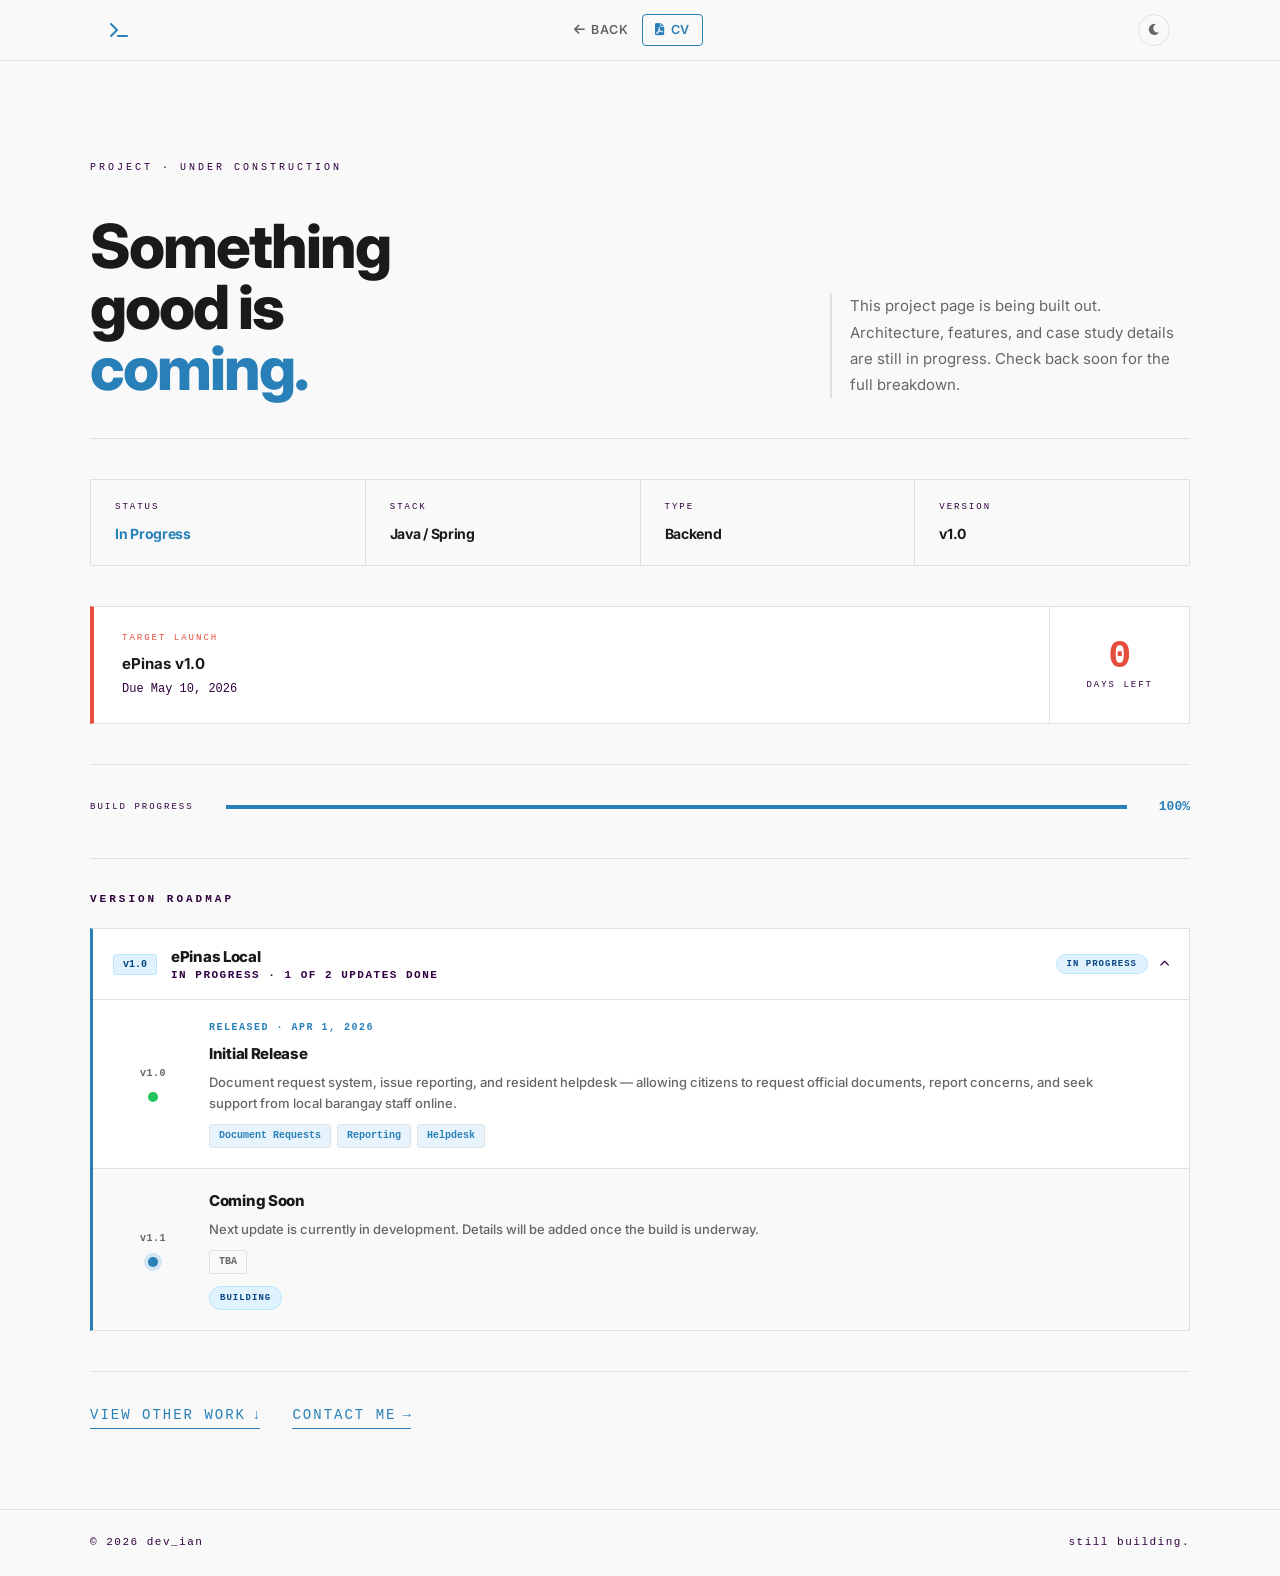
==== commit 7078061f: "Update epinas.html" ====
--- a/epinas.html
+++ b/epinas.html
@@ -681,7 +681,7 @@
                         <div class="cv-major-left">
                             <span class="cv-major-badge cv-badge-current">v1.0</span>
                             <div>
-                                <div class="cv-major-name">ePinas Registry</div>
+                                <div class="cv-major-name">ePinas Local</div>
                                 <div class="cv-major-label">In Progress · 1 of 2 updates done</div>
                             </div>
                         </div>
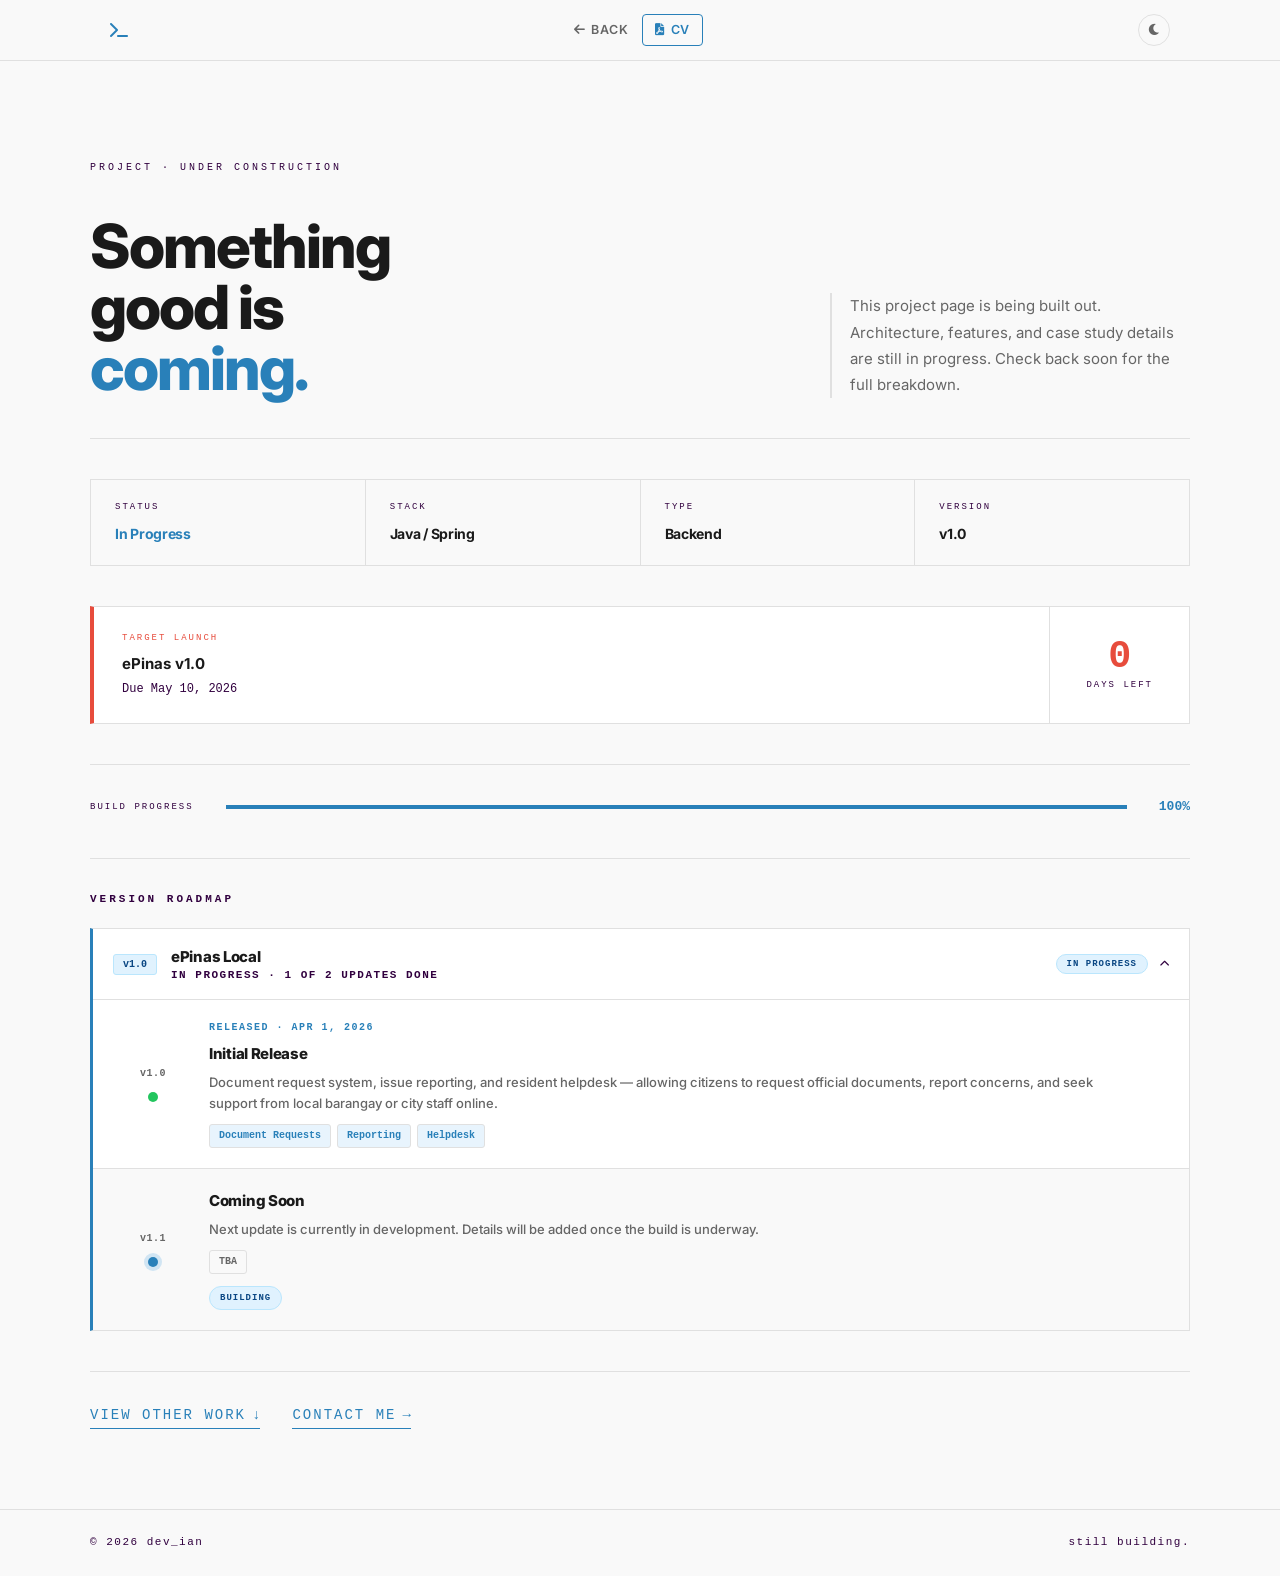
==== commit c3944d13: "Update description for initial release" ====
--- a/epinas.html
+++ b/epinas.html
@@ -701,7 +701,7 @@
                             <div class="cv-minor-info">
                                 <div class="cv-minor-date">Released · Apr 1, 2026</div>
                                 <div class="cv-minor-name">Initial Release</div>
-                                <div class="cv-minor-desc">Document request system, issue reporting, and resident helpdesk — allowing citizens to request official documents, report concerns, and seek support from local barangay staff online.</div>
+                                <div class="cv-minor-desc">Document request system, issue reporting, and resident helpdesk — allowing citizens to request official documents, report concerns, and seek support from local barangay or city staff online.</div>
                                 <div class="cv-minor-chips">
                                     <span class="cv-chip">Document Requests</span>
                                     <span class="cv-chip">Reporting</span>
